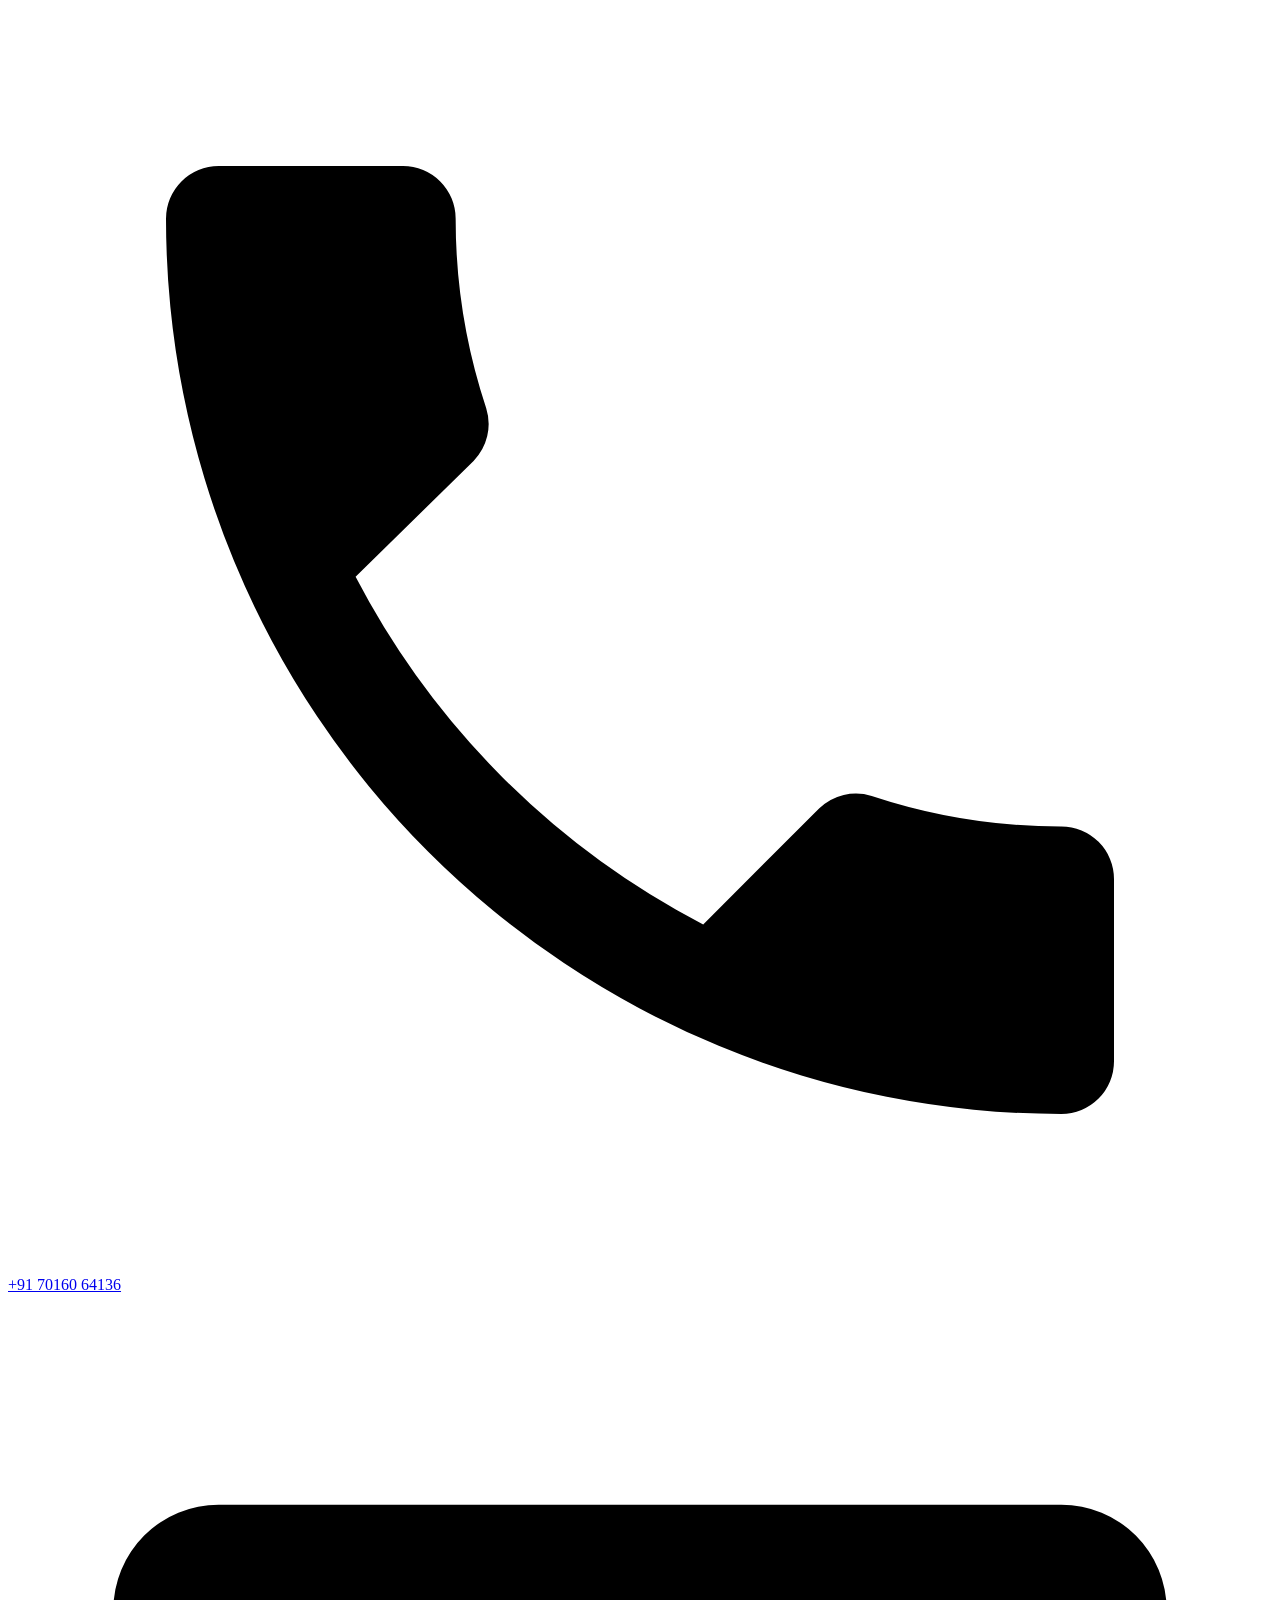
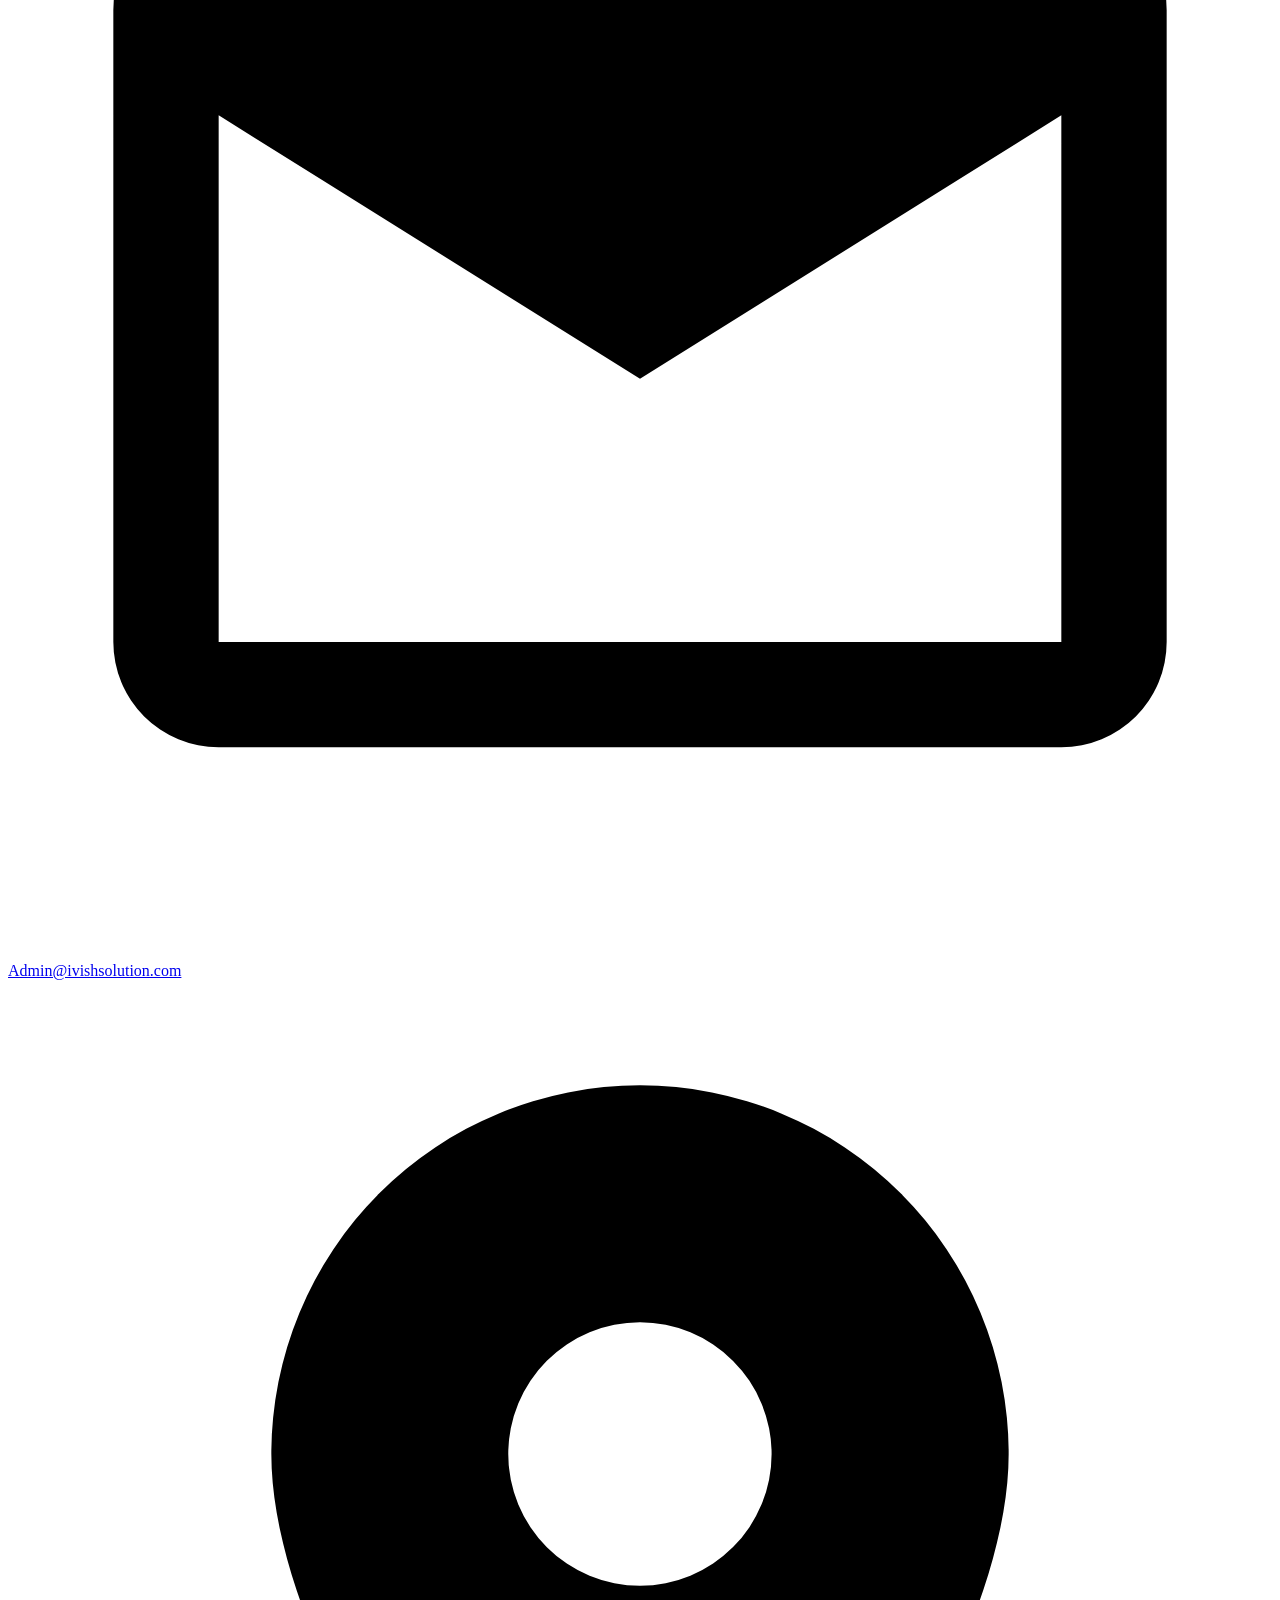
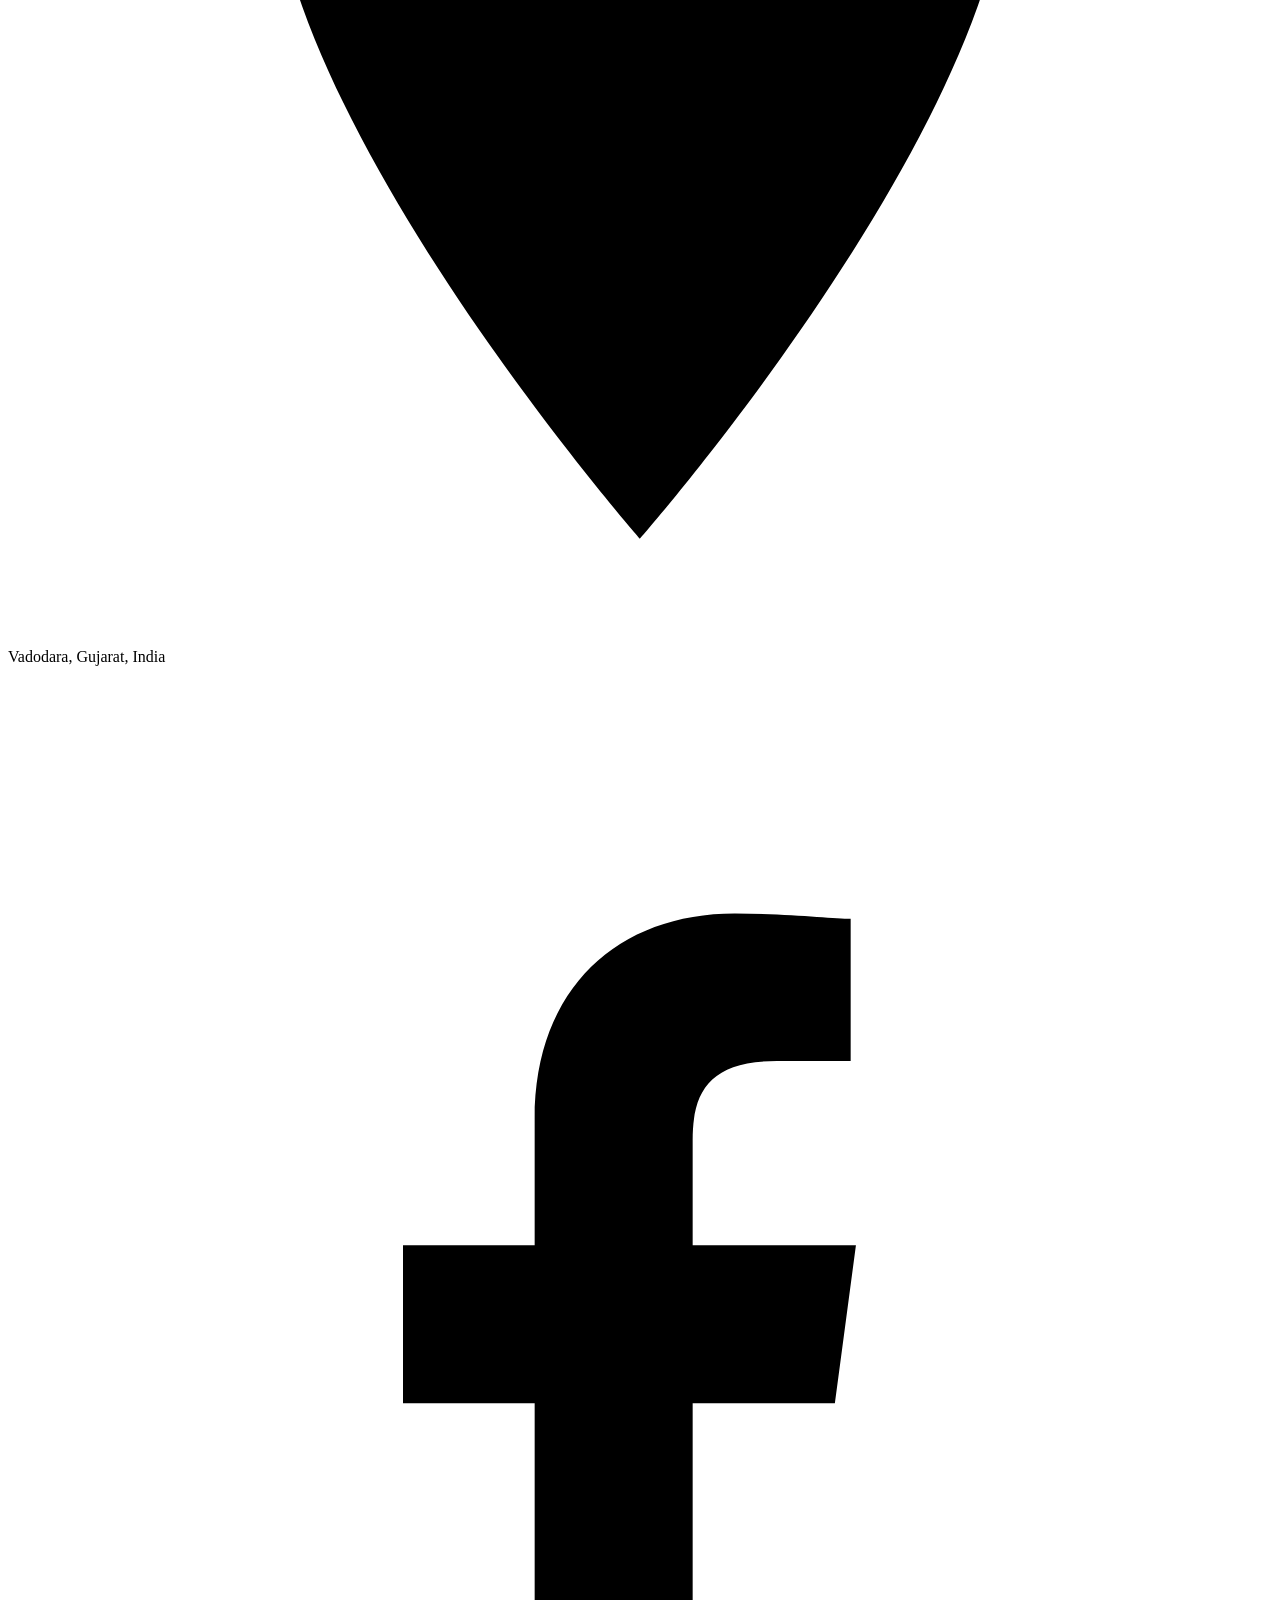
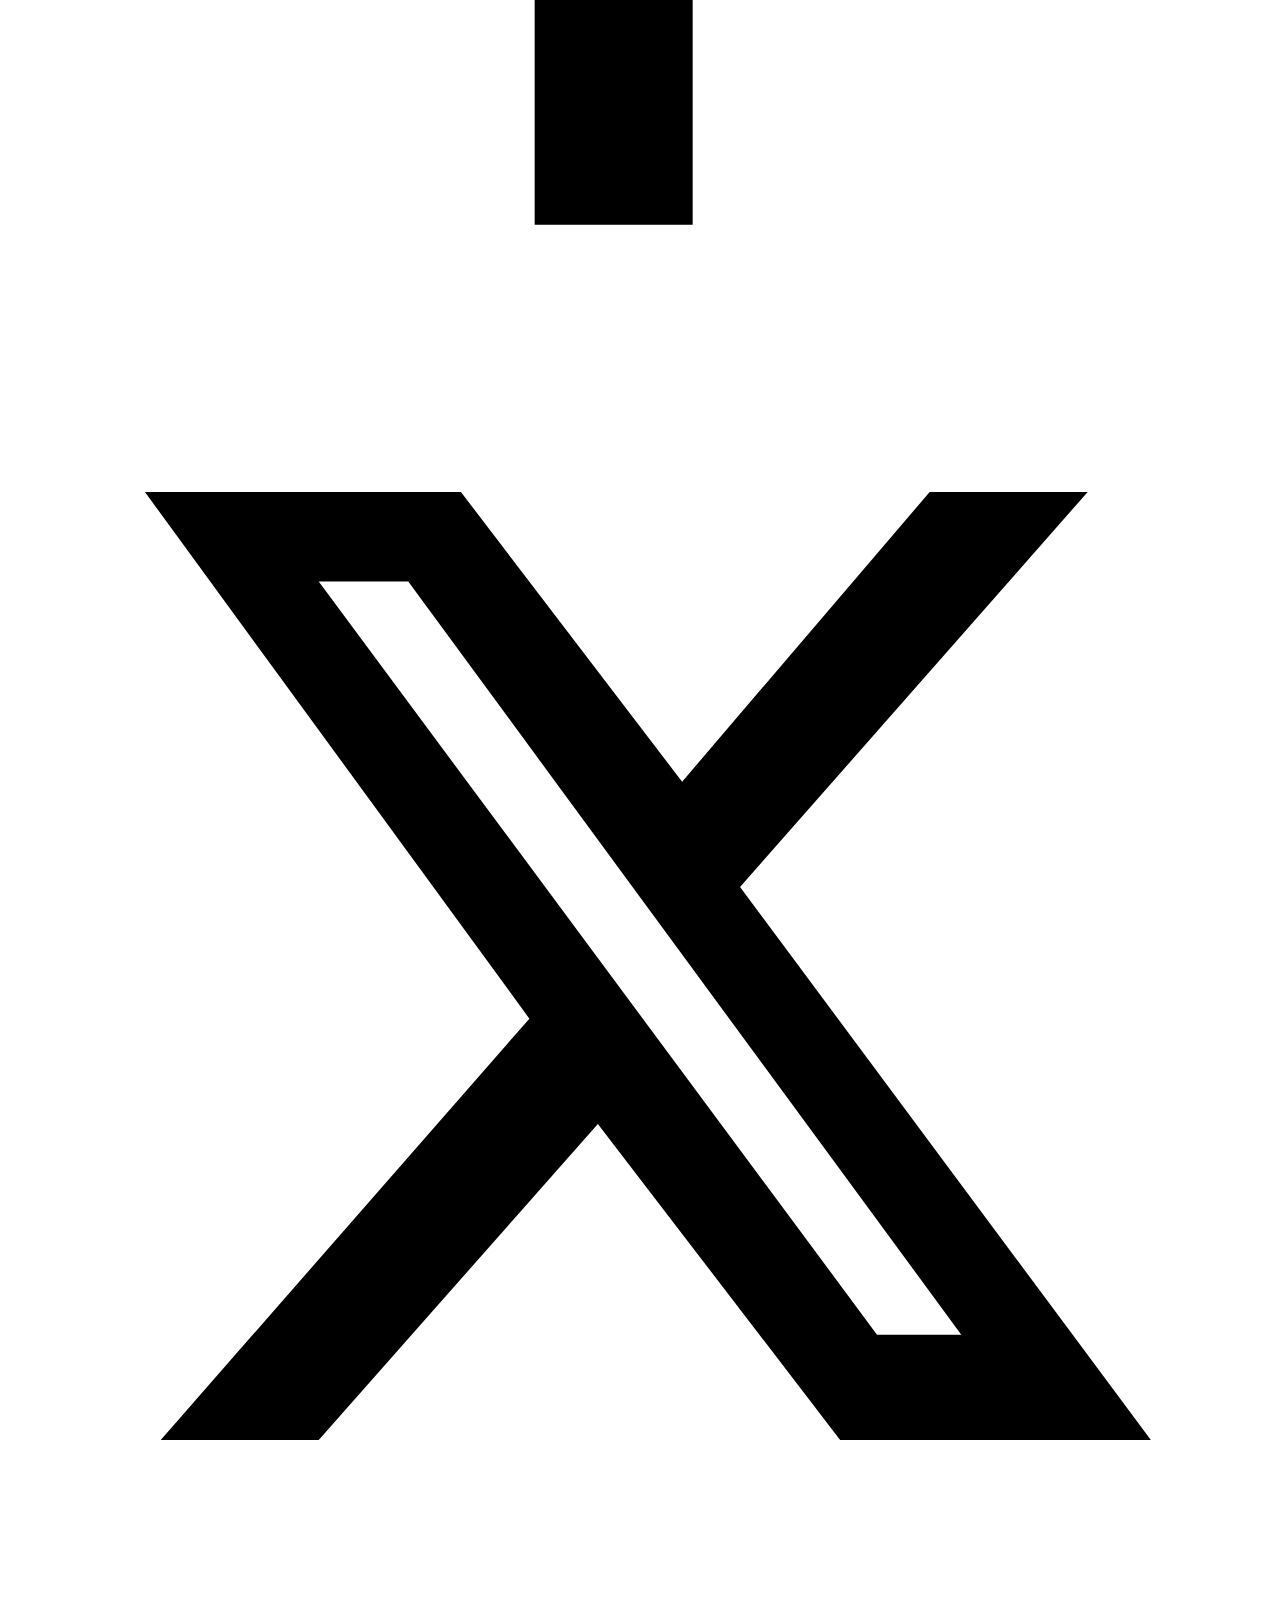
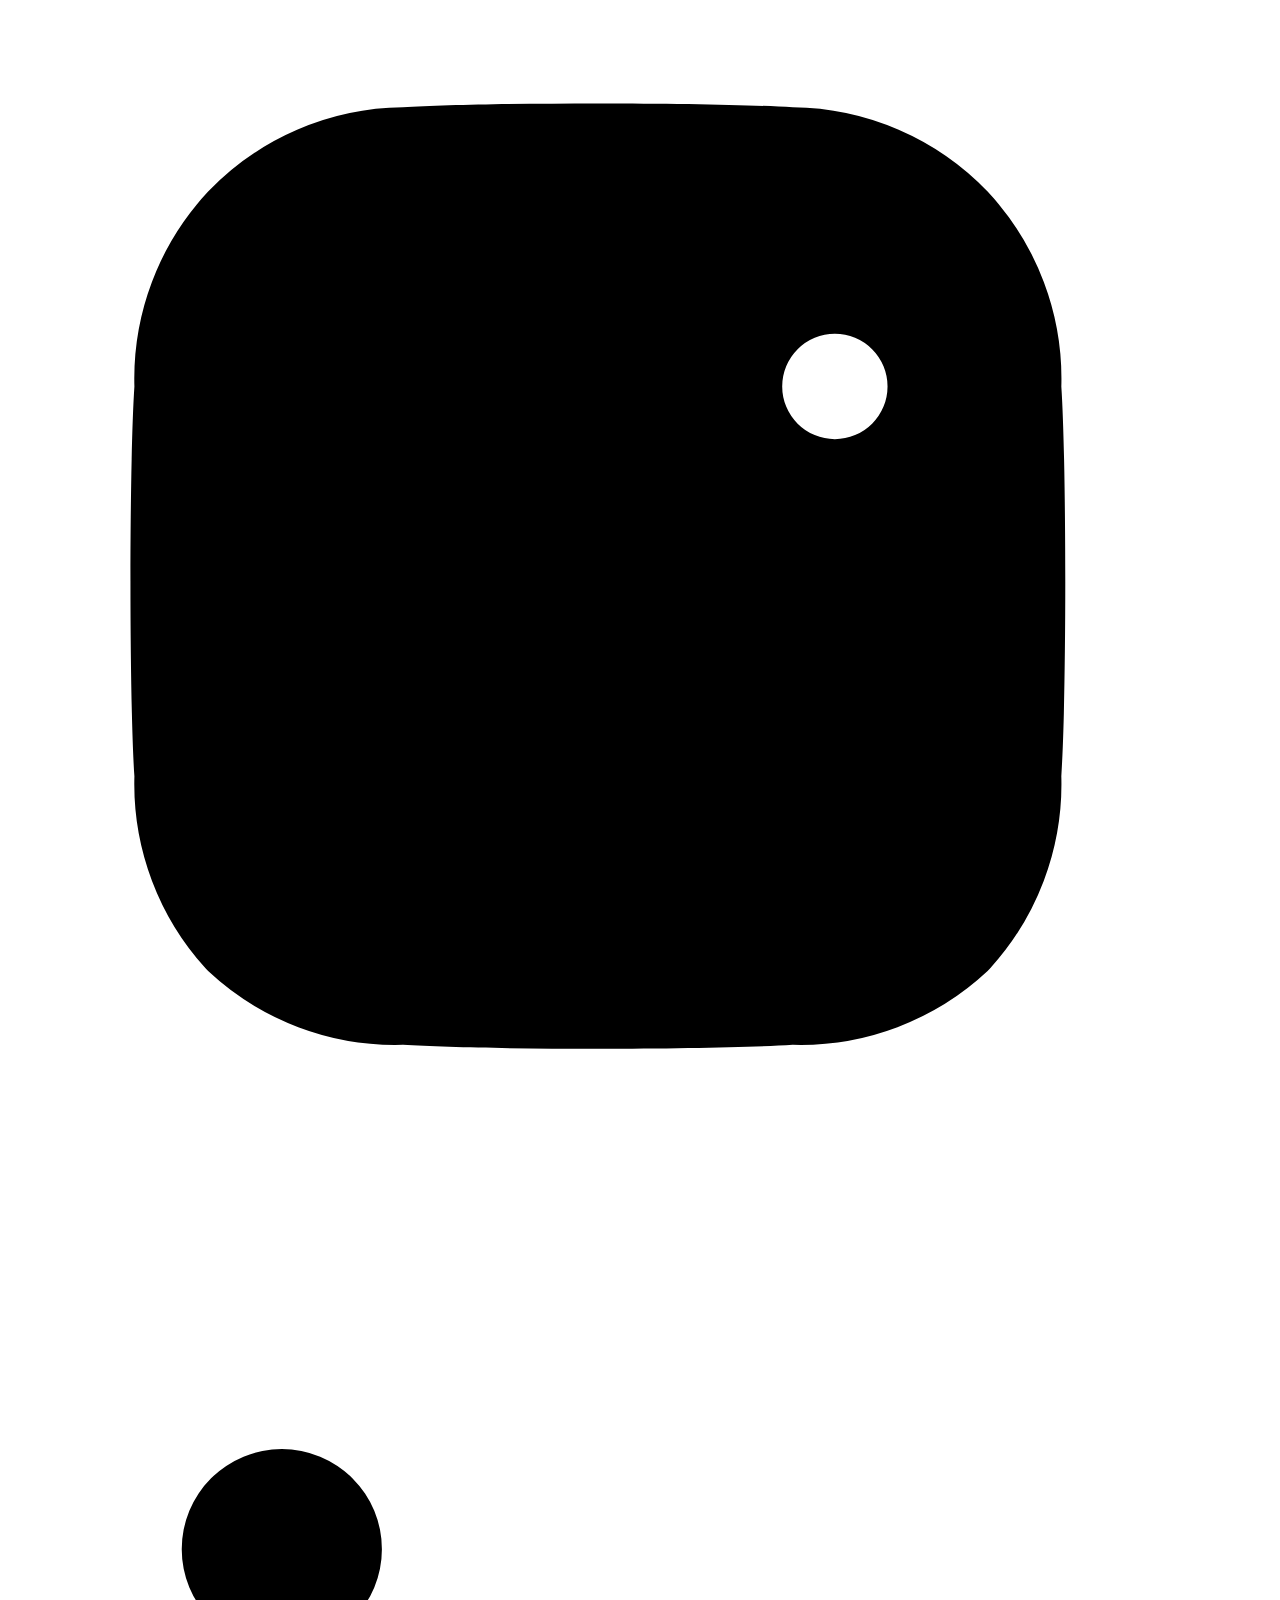
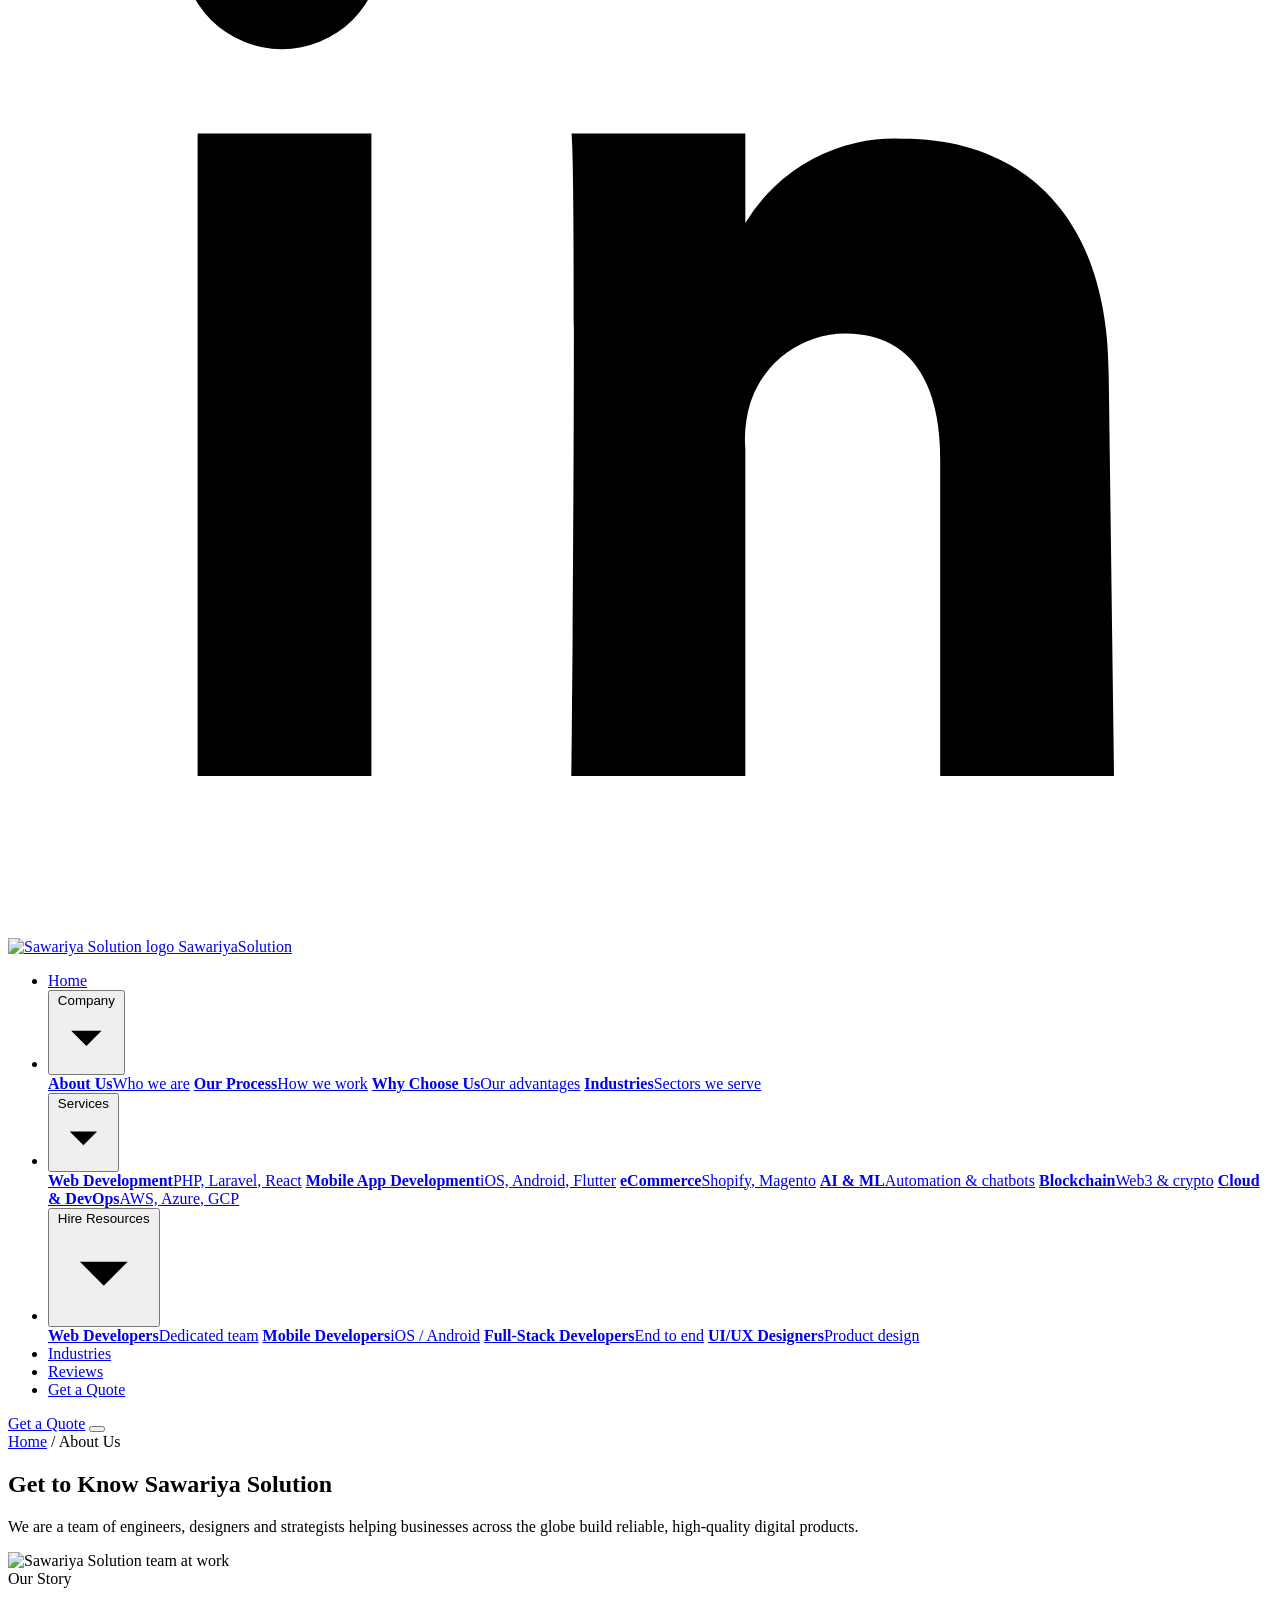
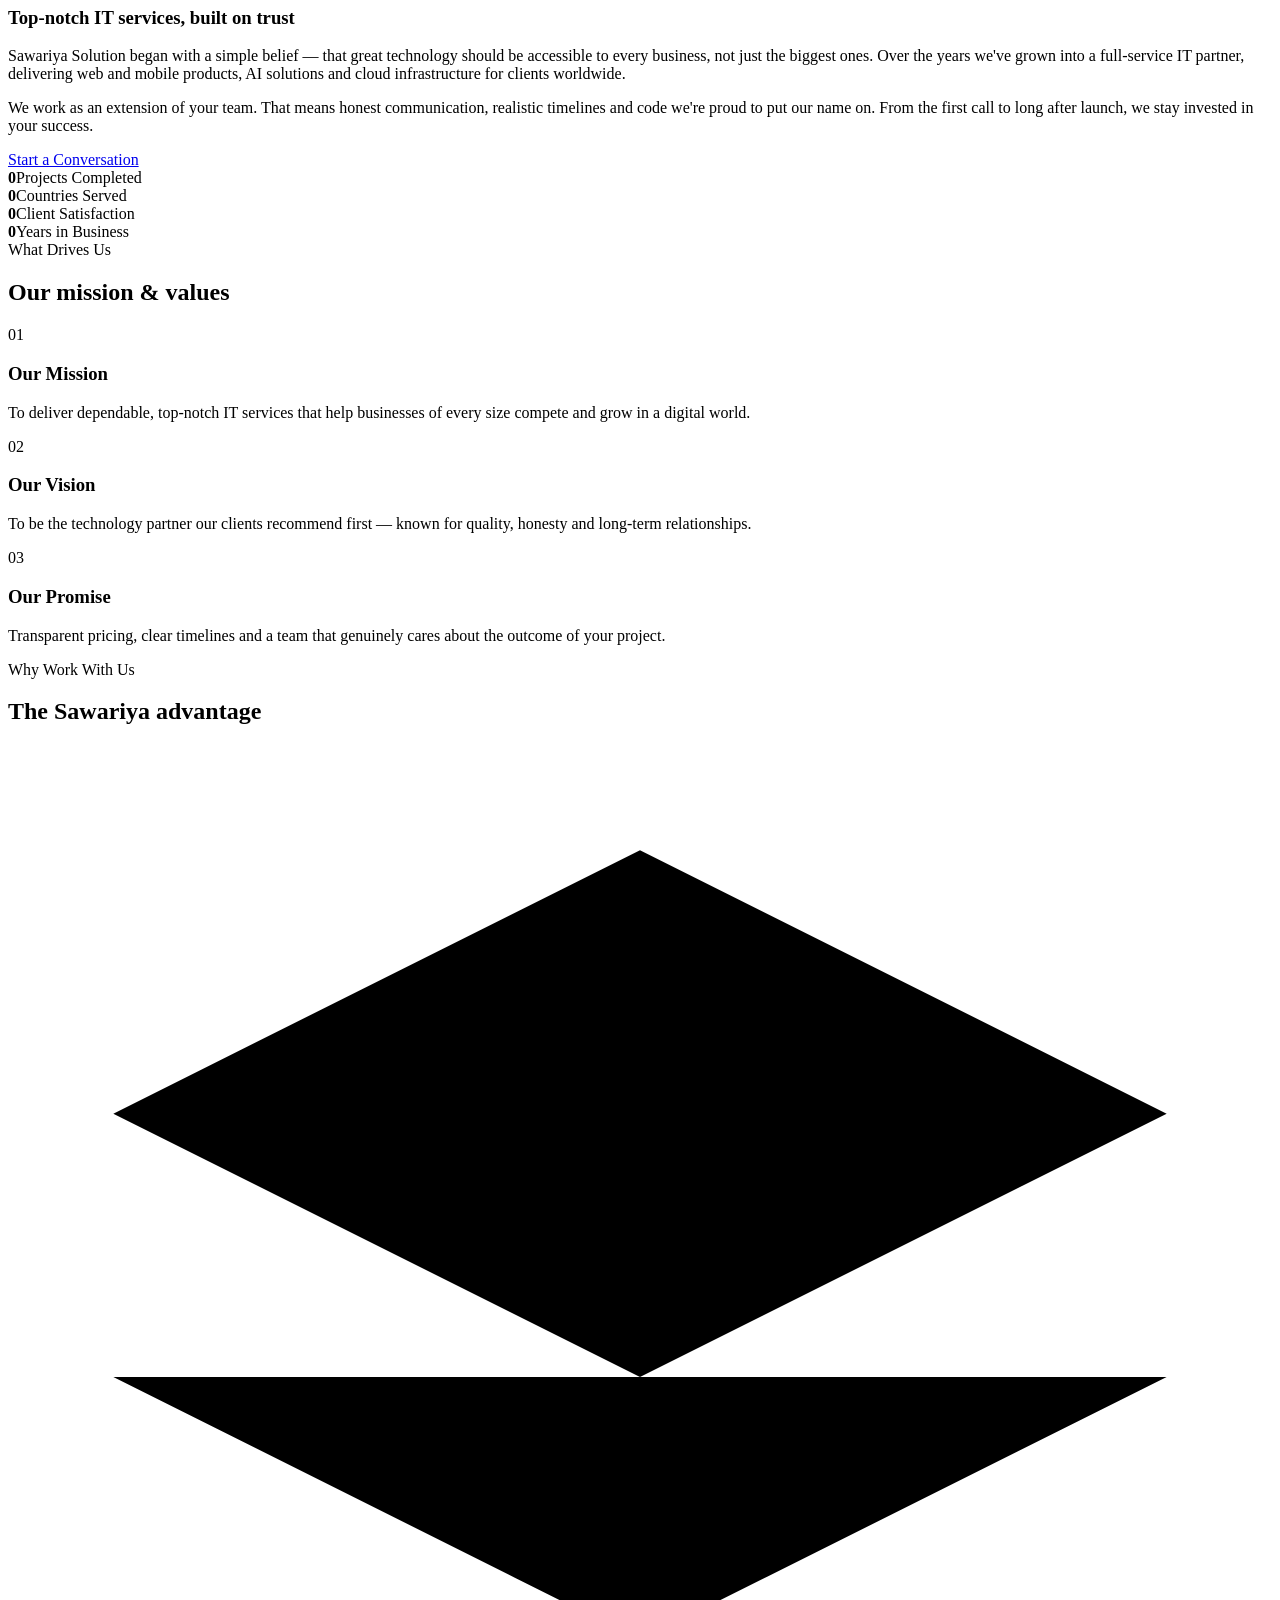
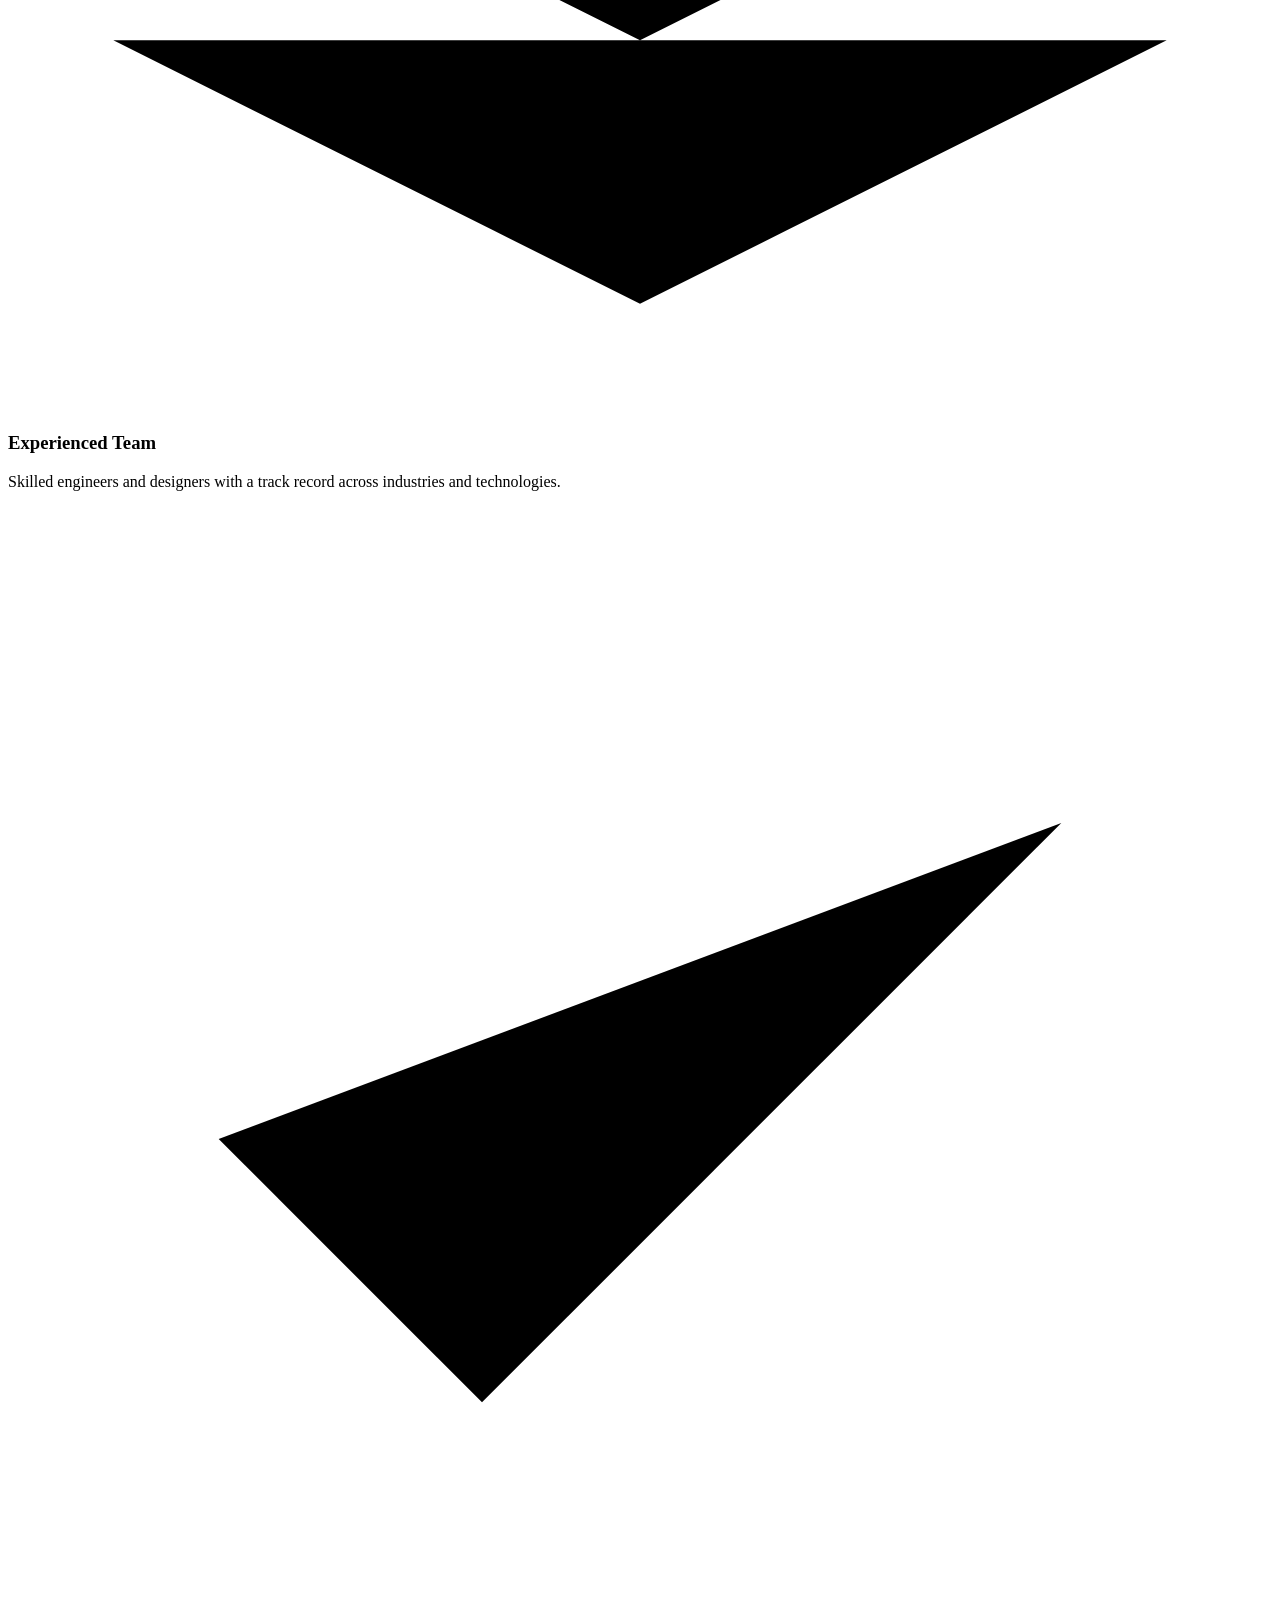
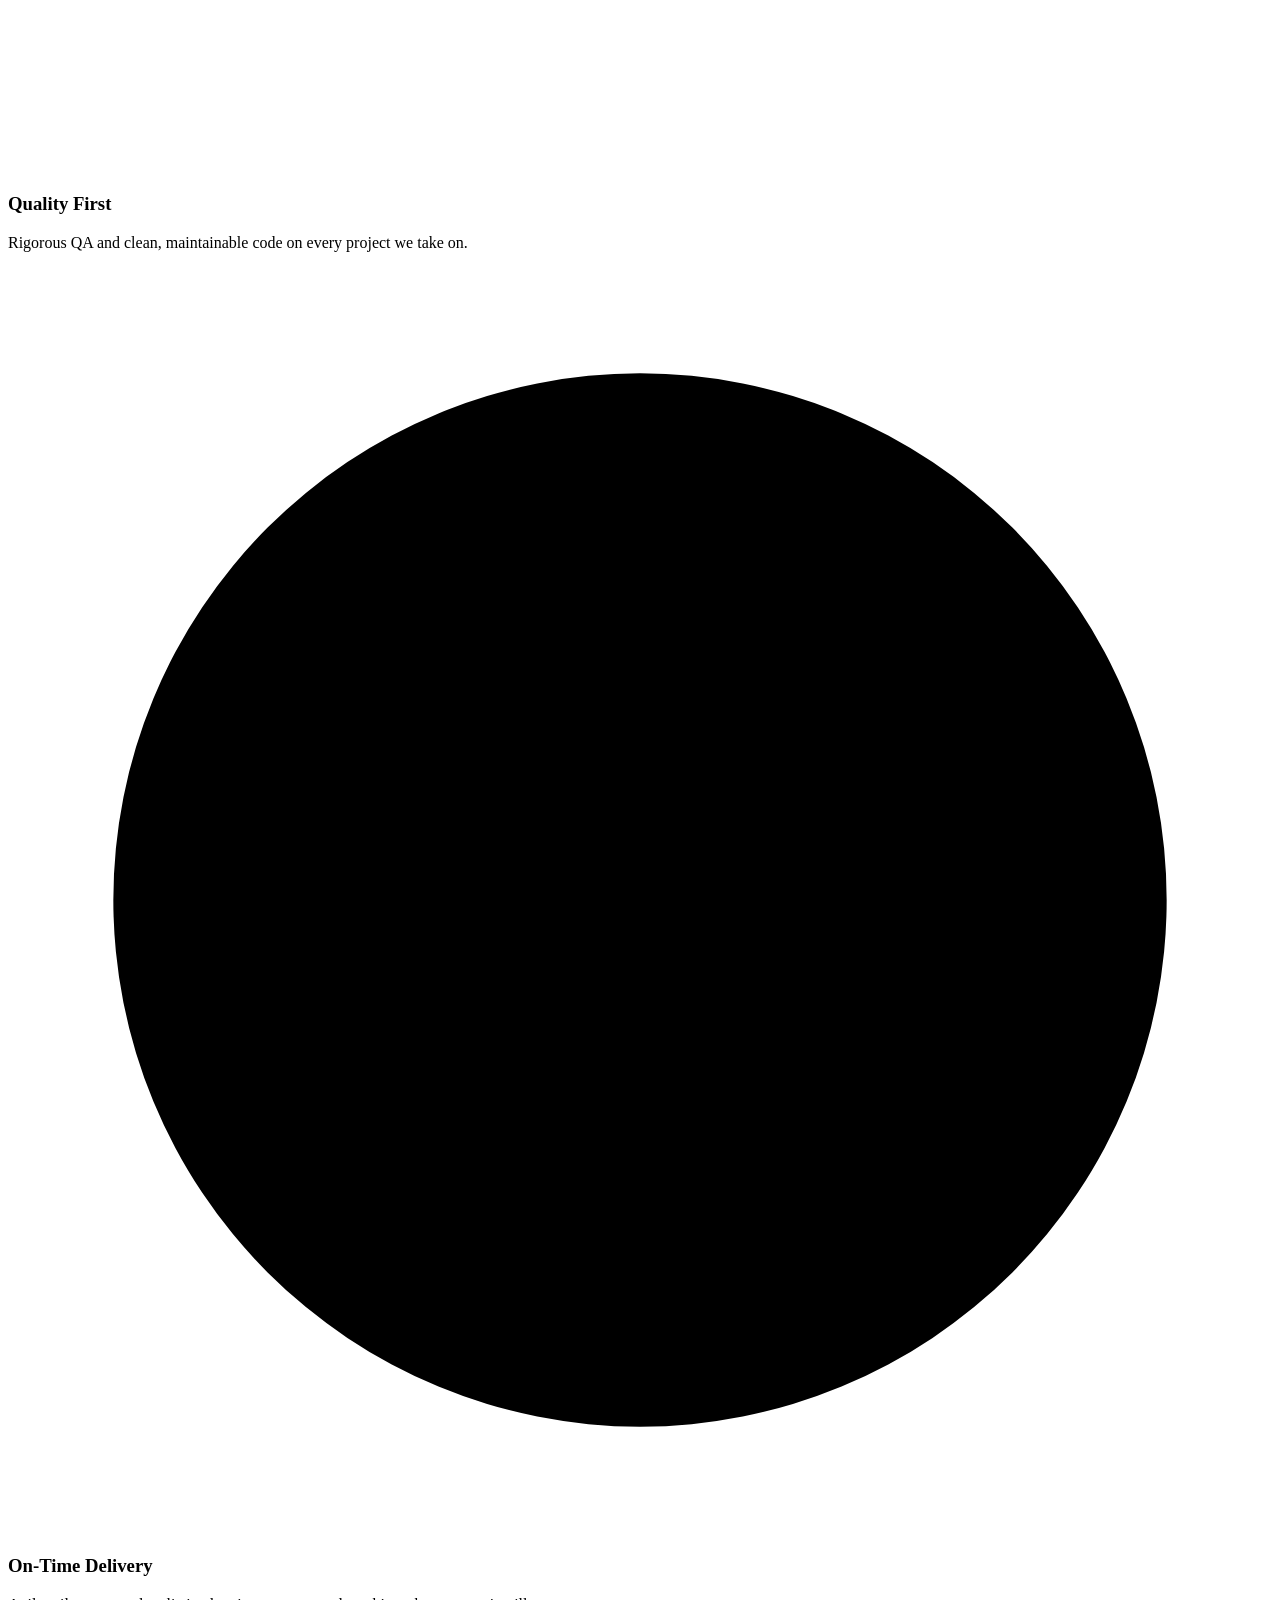
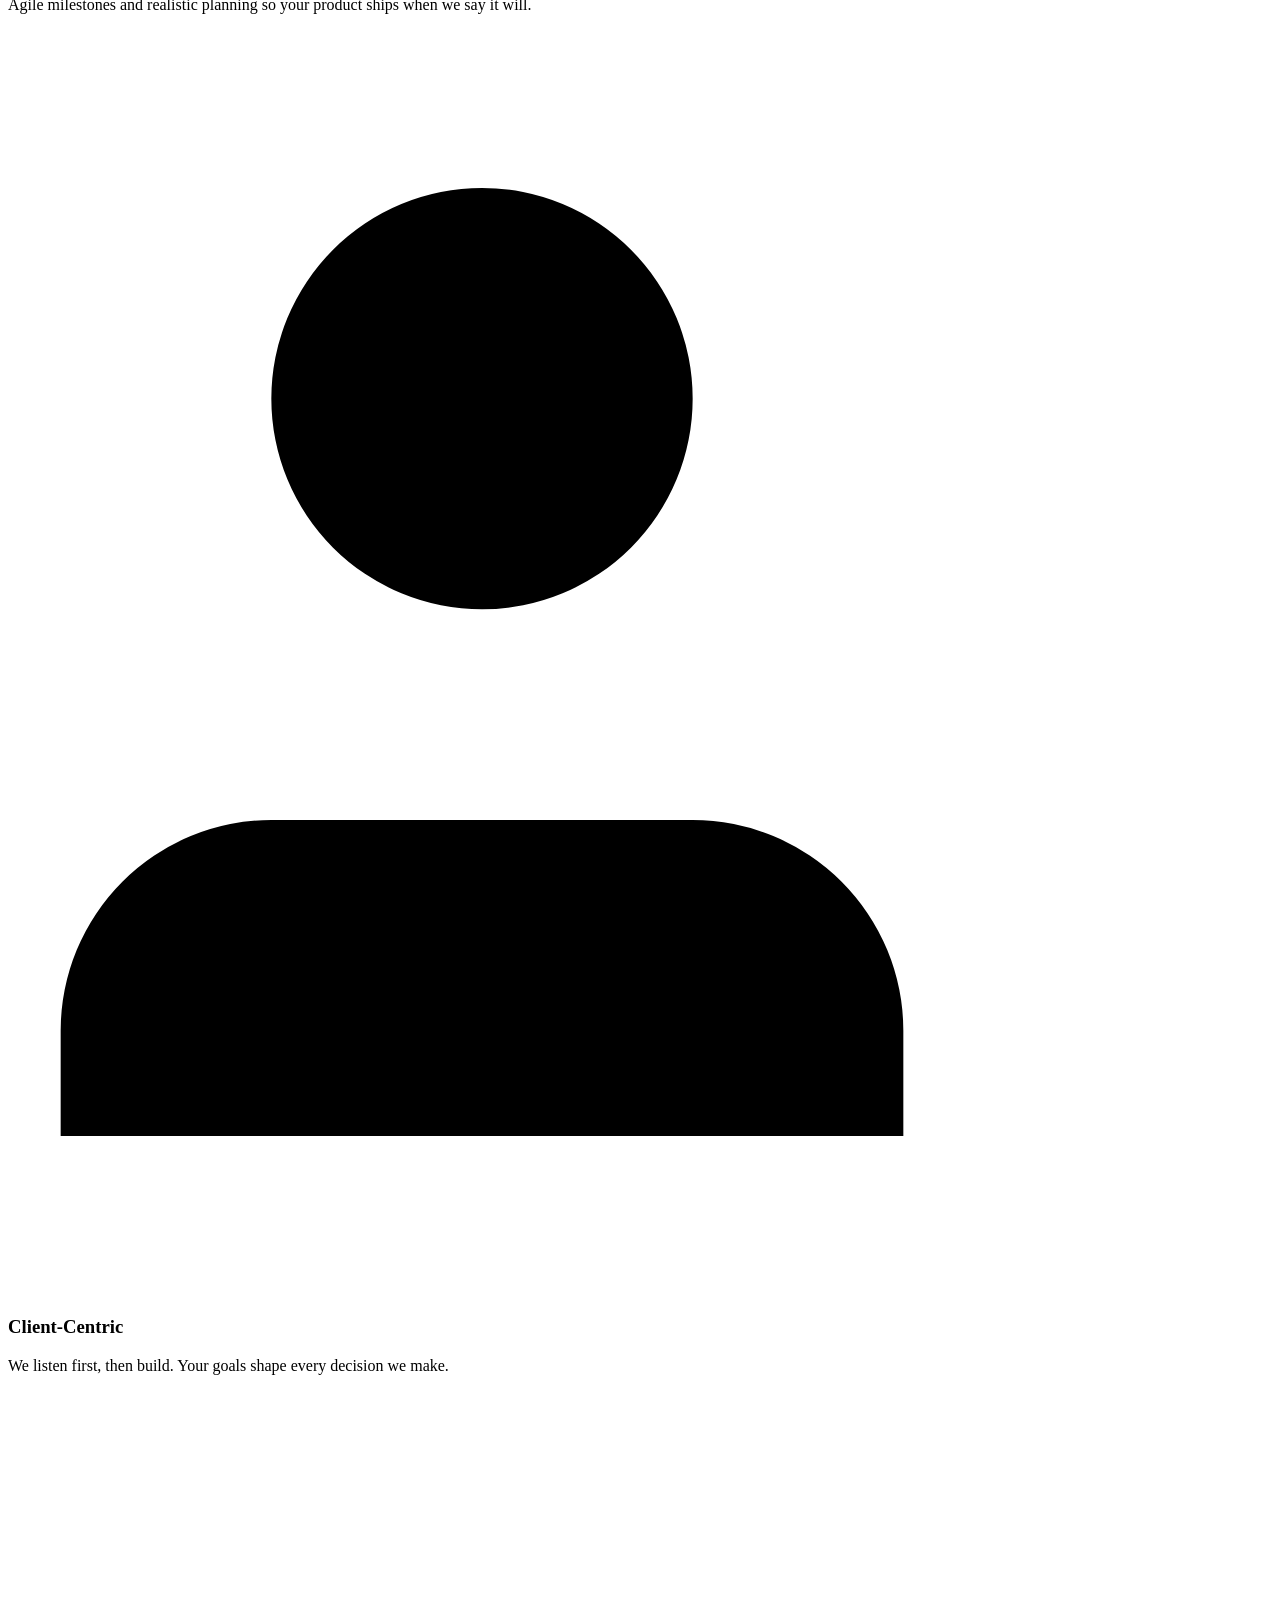
==== about.html @ d5da89c8 "Add About, Services and Contact pages" ====
<!DOCTYPE html>
<html lang="en">
<head>
  <meta charset="UTF-8" />
  <meta name="viewport" content="width=device-width, initial-scale=1.0" />
  <title>About Us | Sawariya Solution</title>
  <meta name="description" content="Learn about Sawariya Solution — a global IT services company delivering web, mobile, AI and cloud solutions with a client-first, quality-driven approach." />
  <meta name="author" content="Sawariya Solution" />
  <meta name="theme-color" content="#0a0e19" />
  <link rel="icon" type="image/jpeg" href="assets/sawariya-logo.jpg" />
  <link rel="preload" href="assets/fonts/inter-400.woff2" as="font" type="font/woff2" crossorigin />
  <link rel="preload" href="assets/fonts/sora-700.woff2" as="font" type="font/woff2" crossorigin />
  <link rel="stylesheet" href="assets/fonts/fonts.css" />
  <link rel="stylesheet" href="css/style.css" />
</head>
<body>

<!-- TOP BAR -->
<div class="topbar">
  <div class="container topbar__inner">
    <div class="topbar__left">
      <a href="tel:+917016064136" class="topbar__item"><svg class="ic" viewBox="0 0 24 24"><path d="M6.6 10.8a15.5 15.5 0 0 0 6.6 6.6l2.2-2.2a1 1 0 0 1 1-.24 11.4 11.4 0 0 0 3.6.58 1 1 0 0 1 1 1V20a1 1 0 0 1-1 1A17 17 0 0 1 3 4a1 1 0 0 1 1-1h3.5a1 1 0 0 1 1 1 11.4 11.4 0 0 0 .58 3.6 1 1 0 0 1-.24 1z"/></svg>+91 70160 64136</a>
      <a href="mailto:Admin@ivishsolution.com" class="topbar__item topbar__item--hide"><svg class="ic" viewBox="0 0 24 24"><path d="M4 4h16a2 2 0 0 1 2 2v12a2 2 0 0 1-2 2H4a2 2 0 0 1-2-2V6a2 2 0 0 1 2-2zm0 4v10h16V8l-8 5z"/></svg>Admin@ivishsolution.com</a>
    </div>
    <div class="topbar__right">
      <span class="topbar__item topbar__item--hide"><svg class="ic" viewBox="0 0 24 24"><path d="M12 2a7 7 0 0 0-7 7c0 5 7 13 7 13s7-8 7-13a7 7 0 0 0-7-7zm0 9.5A2.5 2.5 0 1 1 12 6.5a2.5 2.5 0 0 1 0 5z"/></svg>Vadodara, Gujarat, India</span>
      <div class="topbar__social">
        <a href="https://facebook.com/Ivishsolution" target="_blank" rel="noopener" aria-label="Facebook"><svg viewBox="0 0 24 24"><path d="M13 22v-8h2.7l.4-3H13V9c0-.9.3-1.5 1.6-1.5H16V4.8c-.3 0-1.2-.1-2.2-.1-2.2 0-3.8 1.4-3.8 3.9V11H7.5v3H10v8z"/></svg></a>
        <a href="https://twitter.com/ivishsolution" target="_blank" rel="noopener" aria-label="X"><svg viewBox="0 0 24 24"><path d="M17.5 3h3l-6.6 7.5L21.7 21h-5.9l-4.6-6-5.3 6H2.9l7-8L2.6 3h6l4.2 5.5zm-1 16h1.6L7.6 4.7H5.9z"/></svg></a>
        <a href="https://instagram.com/sawariya_solution" target="_blank" rel="noopener" aria-label="Instagram"><svg viewBox="0 0 24 24"><path d="M12 7.5A4.5 4.5 0 1 0 16.5 12 4.5 4.5 0 0 0 12 7.5zm0 7.4A2.9 2.9 0 1 1 14.9 12 2.9 2.9 0 0 1 12 14.9zm4.7-7.6a1 1 0 1 1-1-1 1 1 0 0 1 1 1zM20 7.3a5.2 5.2 0 0 0-1.4-3.7A5.2 5.2 0 0 0 14.9 2c-1.5-.1-5.9-.1-7.4 0A5.2 5.2 0 0 0 3.8 3.6 5.2 5.2 0 0 0 2.4 7.3c-.1 1.5-.1 5.9 0 7.4a5.2 5.2 0 0 0 1.4 3.7 5.2 5.2 0 0 0 3.7 1.4c1.5.1 5.9.1 7.4 0a5.2 5.2 0 0 0 3.7-1.4 5.2 5.2 0 0 0 1.4-3.7c.1-1.5.1-5.9 0-7.4z"/></svg></a>
        <a href="https://www.linkedin.com/in/ivish-solution-8a7345194" target="_blank" rel="noopener" aria-label="LinkedIn"><svg viewBox="0 0 24 24"><path d="M6.9 8.8H3.6V21h3.3zM5.2 3.4a1.9 1.9 0 1 0 0 3.8 1.9 1.9 0 0 0 0-3.8zM21 21h-3.3v-6c0-1.4-.5-2.4-1.8-2.4a1.9 1.9 0 0 0-1.8 1.3 2.4 2.4 0 0 0-.1.9V21H10.7s.1-11 0-12.2H14v1.7a3.3 3.3 0 0 1 3-1.6c2.2 0 3.9 1.4 3.9 4.5z"/></svg></a>
      </div>
    </div>
  </div>
</div>

<!-- HEADER -->
<header class="header" id="header">
  <div class="container header__inner">
    <a href="index.html" class="brand" aria-label="Sawariya Solution home">
      <span class="brand__chip"><img src="assets/sawariya-logo.jpg" alt="Sawariya Solution logo" width="40" height="40" /></span>
      <span class="brand__name">Sawariya<span>Solution</span></span>
    </a>
    <nav class="nav" id="nav">
      <ul class="nav__list">
        <li><a href="index.html" class="nav__link">Home</a></li>
        <li class="has-mega">
          <button class="nav__link nav__toggle nav__link--active" aria-expanded="false">Company <svg class="caret" viewBox="0 0 24 24"><path d="M6 9l6 6 6-6"/></svg></button>
          <div class="mega">
            <a href="about.html"><strong>About Us</strong><span>Who we are</span></a>
            <a href="index.html#process"><strong>Our Process</strong><span>How we work</span></a>
            <a href="index.html#choose"><strong>Why Choose Us</strong><span>Our advantages</span></a>
            <a href="index.html#industries"><strong>Industries</strong><span>Sectors we serve</span></a>
          </div>
        </li>
        <li class="has-mega">
          <button class="nav__link nav__toggle" aria-expanded="false">Services <svg class="caret" viewBox="0 0 24 24"><path d="M6 9l6 6 6-6"/></svg></button>
          <div class="mega mega--wide">
            <a href="services.html"><strong>Web Development</strong><span>PHP, Laravel, React</span></a>
            <a href="services.html"><strong>Mobile App Development</strong><span>iOS, Android, Flutter</span></a>
            <a href="services.html"><strong>eCommerce</strong><span>Shopify, Magento</span></a>
            <a href="services.html"><strong>AI &amp; ML</strong><span>Automation &amp; chatbots</span></a>
            <a href="services.html"><strong>Blockchain</strong><span>Web3 &amp; crypto</span></a>
            <a href="services.html"><strong>Cloud &amp; DevOps</strong><span>AWS, Azure, GCP</span></a>
          </div>
        </li>
        <li class="has-mega">
          <button class="nav__link nav__toggle" aria-expanded="false">Hire Resources <svg class="caret" viewBox="0 0 24 24"><path d="M6 9l6 6 6-6"/></svg></button>
          <div class="mega">
            <a href="contact.html"><strong>Web Developers</strong><span>Dedicated team</span></a>
            <a href="contact.html"><strong>Mobile Developers</strong><span>iOS / Android</span></a>
            <a href="contact.html"><strong>Full-Stack Developers</strong><span>End to end</span></a>
            <a href="contact.html"><strong>UI/UX Designers</strong><span>Product design</span></a>
          </div>
        </li>
        <li><a href="index.html#industries" class="nav__link">Industries</a></li>
        <li><a href="index.html#testimonials" class="nav__link">Reviews</a></li>
        <li class="nav__cta-mobile"><a href="contact.html" class="btn btn--primary">Get a Quote</a></li>
      </ul>
    </nav>
    <div class="header__actions">
      <a href="contact.html" class="btn btn--primary btn--sm">Get a Quote</a>
      <button class="hamburger" id="hamburger" aria-label="Open menu" aria-expanded="false"><span></span><span></span><span></span></button>
    </div>
  </div>
</header>
<div class="nav-overlay" id="navOverlay"></div>

<main>
<!-- PAGE HERO -->
<section class="pagehero">
  <div class="pagehero__glow"></div>
  <div class="container">
    <nav class="breadcrumb"><a href="index.html">Home</a> <span class="sep">/</span> <span class="cur">About Us</span></nav>
    <h1>Get to Know <span class="grad">Sawariya Solution</span></h1>
    <p>We are a team of engineers, designers and strategists helping businesses across the globe build reliable, high-quality digital products.</p>
  </div>
</section>

<!-- STORY -->
<section class="section">
  <div class="container split">
    <div class="split__media reveal">
      <img src="assets/images/about-team.jpg" alt="Sawariya Solution team at work" loading="lazy" />
    </div>
    <div class="split__body reveal">
      <span class="eyebrow">Our Story</span>
      <h3>Top-notch IT services, built on trust</h3>
      <p>Sawariya Solution began with a simple belief — that great technology should be accessible to every business, not just the biggest ones. Over the years we've grown into a full-service IT partner, delivering web and mobile products, AI solutions and cloud infrastructure for clients worldwide.</p>
      <p>We work as an extension of your team. That means honest communication, realistic timelines and code we're proud to put our name on. From the first call to long after launch, we stay invested in your success.</p>
      <a href="contact.html" class="btn btn--primary">Start a Conversation</a>
    </div>
  </div>
</section>

<!-- STATS -->
<section class="section alt">
  <div class="container">
    <div class="statbar">
      <div class="counter reveal"><b class="count" data-target="250">0</b><span>Projects Completed</span></div>
      <div class="counter reveal"><b class="count" data-target="15">0</b><span>Countries Served</span></div>
      <div class="counter reveal"><b class="count" data-target="98" data-suffix="%">0</b><span>Client Satisfaction</span></div>
      <div class="counter reveal"><b class="count" data-target="12">0</b><span>Years in Business</span></div>
    </div>
  </div>
</section>

<!-- MISSION / VISION -->
<section class="section">
  <div class="container">
    <div class="section__head reveal">
      <span class="eyebrow">What Drives Us</span>
      <h2 class="section__title">Our mission &amp; <span class="grad">values</span></h2>
    </div>
    <div class="grid grid--3">
      <article class="card choose__card reveal"><span class="choose__num">01</span><h3>Our Mission</h3><p>To deliver dependable, top-notch IT services that help businesses of every size compete and grow in a digital world.</p></article>
      <article class="card choose__card reveal"><span class="choose__num">02</span><h3>Our Vision</h3><p>To be the technology partner our clients recommend first — known for quality, honesty and long-term relationships.</p></article>
      <article class="card choose__card reveal"><span class="choose__num">03</span><h3>Our Promise</h3><p>Transparent pricing, clear timelines and a team that genuinely cares about the outcome of your project.</p></article>
    </div>
  </div>
</section>

<!-- WHY CHOOSE (reuse) -->
<section class="section alt">
  <div class="container">
    <div class="section__head reveal">
      <span class="eyebrow">Why Work With Us</span>
      <h2 class="section__title">The Sawariya <span class="grad">advantage</span></h2>
    </div>
    <div class="grid grid--3">
      <article class="card service reveal"><div class="service__icon"><svg viewBox="0 0 24 24"><path d="M12 2 2 7l10 5 10-5zM2 17l10 5 10-5M2 12l10 5 10-5"/></svg></div><h3>Experienced Team</h3><p>Skilled engineers and designers with a track record across industries and technologies.</p></article>
      <article class="card service reveal"><div class="service__icon"><svg viewBox="0 0 24 24"><path d="M20 6 9 17l-5-5"/></svg></div><h3>Quality First</h3><p>Rigorous QA and clean, maintainable code on every project we take on.</p></article>
      <article class="card service reveal"><div class="service__icon"><svg viewBox="0 0 24 24"><path d="M12 8v4l3 3M12 2a10 10 0 1 0 0 20 10 10 0 0 0 0-20z"/></svg></div><h3>On-Time Delivery</h3><p>Agile milestones and realistic planning so your product ships when we say it will.</p></article>
      <article class="card service reveal"><div class="service__icon"><svg viewBox="0 0 24 24"><path d="M17 21v-2a4 4 0 0 0-4-4H5a4 4 0 0 0-4 4v2M9 11a4 4 0 1 0 0-8 4 4 0 0 0 0 8z"/></svg></div><h3>Client-Centric</h3><p>We listen first, then build. Your goals shape every decision we make.</p></article>
      <article class="card service reveal"><div class="service__icon"><svg viewBox="0 0 24 24"><path d="M16 18 22 12 16 6M8 6 2 12l6 6"/></svg></div><h3>Full-Cycle Service</h3><p>Strategy, design, development, testing and support — all under one roof.</p></article>
      <article class="card service reveal"><div class="service__icon"><svg viewBox="0 0 24 24"><path d="M12 1v22M17 5H9.5a3.5 3.5 0 0 0 0 7h5a3.5 3.5 0 0 1 0 7H6"/></svg></div><h3>Fair Pricing</h3><p>Enterprise-grade quality at rates that make sense for growing businesses.</p></article>
    </div>
  </div>
</section>

<!-- CTA -->
<section class="ctaband">
  <div class="container ctaband__inner reveal">
    <div class="ctaband__glow"></div>
    <div>
      <h2>Ready to build something great together?</h2>
      <p>Let's talk about your project and see how we can help.</p>
    </div>
    <a href="contact.html" class="btn btn--light btn--lg">Contact Us <svg class="ic" viewBox="0 0 24 24"><path d="M5 12h14M13 6l6 6-6 6"/></svg></a>
  </div>
</section>
</main>

<!-- FOOTER -->
<footer class="footer">
  <div class="container footer__top">
    <div class="footer__brand">
      <a href="index.html" class="brand">
        <span class="brand__chip"><img src="assets/sawariya-logo.jpg" alt="Sawariya Solution logo" width="40" height="40" /></span>
        <span class="brand__name">Sawariya<span>Solution</span></span>
      </a>
      <p>We provide top-notch IT services across the globe — building web, mobile, AI and cloud products that help ambitious businesses grow.</p>
      <div class="footer__social">
        <a href="https://facebook.com/Ivishsolution" target="_blank" rel="noopener" aria-label="Facebook"><svg viewBox="0 0 24 24"><path d="M13 22v-8h2.7l.4-3H13V9c0-.9.3-1.5 1.6-1.5H16V4.8c-.3 0-1.2-.1-2.2-.1-2.2 0-3.8 1.4-3.8 3.9V11H7.5v3H10v8z"/></svg></a>
        <a href="https://twitter.com/ivishsolution" target="_blank" rel="noopener" aria-label="X"><svg viewBox="0 0 24 24"><path d="M17.5 3h3l-6.6 7.5L21.7 21h-5.9l-4.6-6-5.3 6H2.9l7-8L2.6 3h6l4.2 5.5zm-1 16h1.6L7.6 4.7H5.9z"/></svg></a>
        <a href="https://instagram.com/sawariya_solution" target="_blank" rel="noopener" aria-label="Instagram"><svg viewBox="0 0 24 24"><path d="M12 7.5A4.5 4.5 0 1 0 16.5 12 4.5 4.5 0 0 0 12 7.5zm0 7.4A2.9 2.9 0 1 1 14.9 12 2.9 2.9 0 0 1 12 14.9zm4.7-7.6a1 1 0 1 1-1-1 1 1 0 0 1 1 1zM20 7.3a5.2 5.2 0 0 0-1.4-3.7A5.2 5.2 0 0 0 14.9 2c-1.5-.1-5.9-.1-7.4 0A5.2 5.2 0 0 0 3.8 3.6 5.2 5.2 0 0 0 2.4 7.3c-.1 1.5-.1 5.9 0 7.4a5.2 5.2 0 0 0 1.4 3.7 5.2 5.2 0 0 0 3.7 1.4c1.5.1 5.9.1 7.4 0a5.2 5.2 0 0 0 3.7-1.4 5.2 5.2 0 0 0 1.4-3.7c.1-1.5.1-5.9 0-7.4z"/></svg></a>
        <a href="https://www.linkedin.com/in/ivish-solution-8a7345194" target="_blank" rel="noopener" aria-label="LinkedIn"><svg viewBox="0 0 24 24"><path d="M6.9 8.8H3.6V21h3.3zM5.2 3.4a1.9 1.9 0 1 0 0 3.8 1.9 1.9 0 0 0 0-3.8zM21 21h-3.3v-6c0-1.4-.5-2.4-1.8-2.4a1.9 1.9 0 0 0-1.8 1.3 2.4 2.4 0 0 0-.1.9V21H10.7s.1-11 0-12.2H14v1.7a3.3 3.3 0 0 1 3-1.6c2.2 0 3.9 1.4 3.9 4.5z"/></svg></a>
      </div>
    </div>
    <div class="footer__col">
      <h5>Services</h5>
      <ul>
        <li><a href="services.html">Web Development</a></li>
        <li><a href="services.html">Mobile App Development</a></li>
        <li><a href="services.html">eCommerce Development</a></li>
        <li><a href="services.html">AI &amp; ML Development</a></li>
        <li><a href="services.html">Blockchain Development</a></li>
        <li><a href="services.html">Cloud Computing</a></li>
      </ul>
    </div>
    <div class="footer__col">
      <h5>Company</h5>
      <ul>
        <li><a href="about.html">About Us</a></li>
        <li><a href="index.html#process">Our Process</a></li>
        <li><a href="index.html#choose">Why Choose Us</a></li>
        <li><a href="index.html#industries">Industries</a></li>
        <li><a href="index.html#testimonials">Reviews</a></li>
        <li><a href="contact.html">Contact</a></li>
      </ul>
    </div>
    <div class="footer__col footer__col--contact">
      <h5>Get In Touch</h5>
      <ul class="footer__contact">
        <li><svg viewBox="0 0 24 24"><path d="M12 2a7 7 0 0 0-7 7c0 5 7 13 7 13s7-8 7-13a7 7 0 0 0-7-7z"/></svg> TF 39 Siddheshwar Hallmark, Ajwa Road, Vadodara – 390019</li>
        <li><svg viewBox="0 0 24 24"><path d="M6.6 10.8a15.5 15.5 0 0 0 6.6 6.6l2.2-2.2a1 1 0 0 1 1-.24 11.4 11.4 0 0 0 3.6.58 1 1 0 0 1 1 1V20a1 1 0 0 1-1 1A17 17 0 0 1 3 4a1 1 0 0 1 1-1h3.5a1 1 0 0 1 1 1 11.4 11.4 0 0 0 .58 3.6 1 1 0 0 1-.24 1z"/></svg> <a href="tel:+917016064136">+91 70160 64136</a></li>
        <li><svg viewBox="0 0 24 24"><path d="M4 4h16a2 2 0 0 1 2 2v12a2 2 0 0 1-2 2H4a2 2 0 0 1-2-2V6a2 2 0 0 1 2-2zm0 4v10h16V8l-8 5z"/></svg> <a href="mailto:Admin@ivishsolution.com">Admin@ivishsolution.com</a></li>
      </ul>
    </div>
  </div>
  <div class="footer__bottom">
    <div class="container footer__bottom-inner">
      <p>© <span id="year">2026</span> Sawariya Solution. All rights reserved.</p>
      <p class="footer__links"><a href="#">Privacy Policy</a> <span>·</span> <a href="#">Terms &amp; Conditions</a></p>
    </div>
  </div>
</footer>

<button class="totop" id="toTop" aria-label="Back to top"><svg viewBox="0 0 24 24"><path d="M18 15l-6-6-6 6"/></svg></button>
<script src="js/main.js"></script>
</body>
</html>
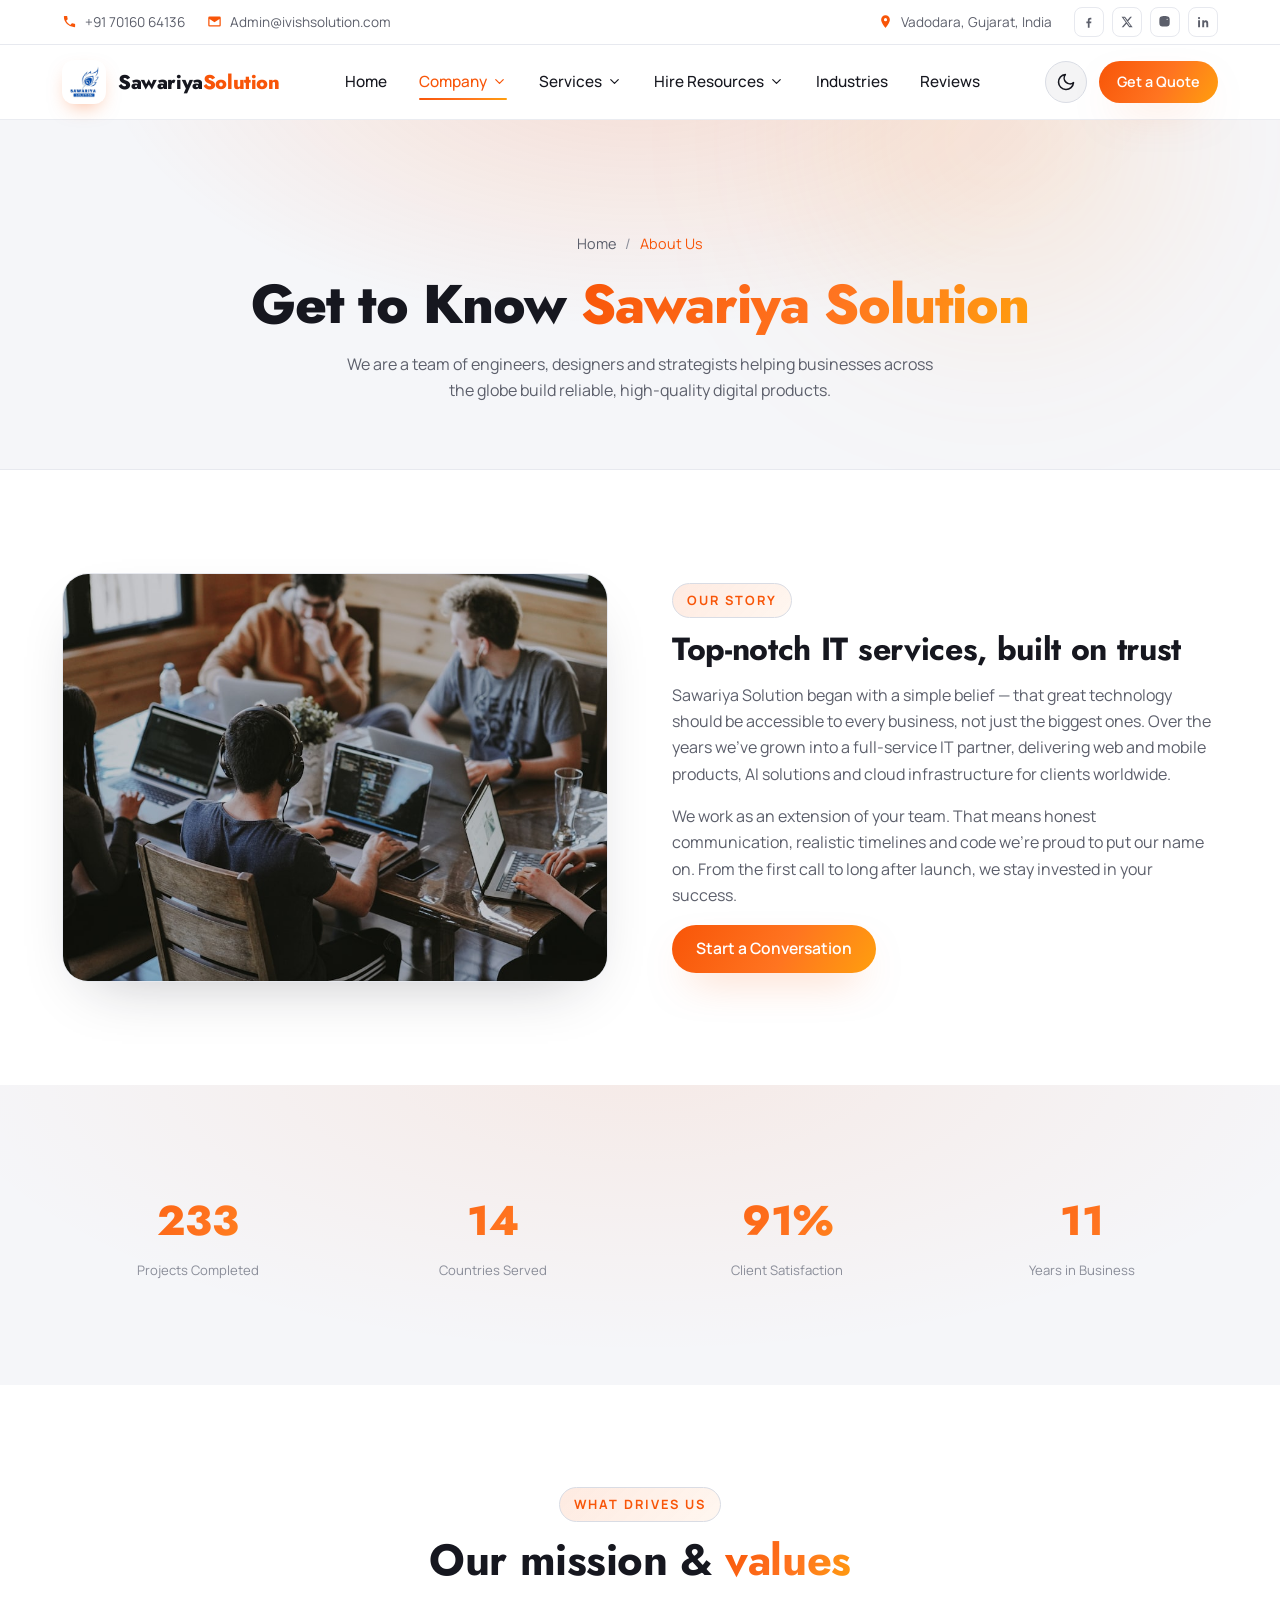
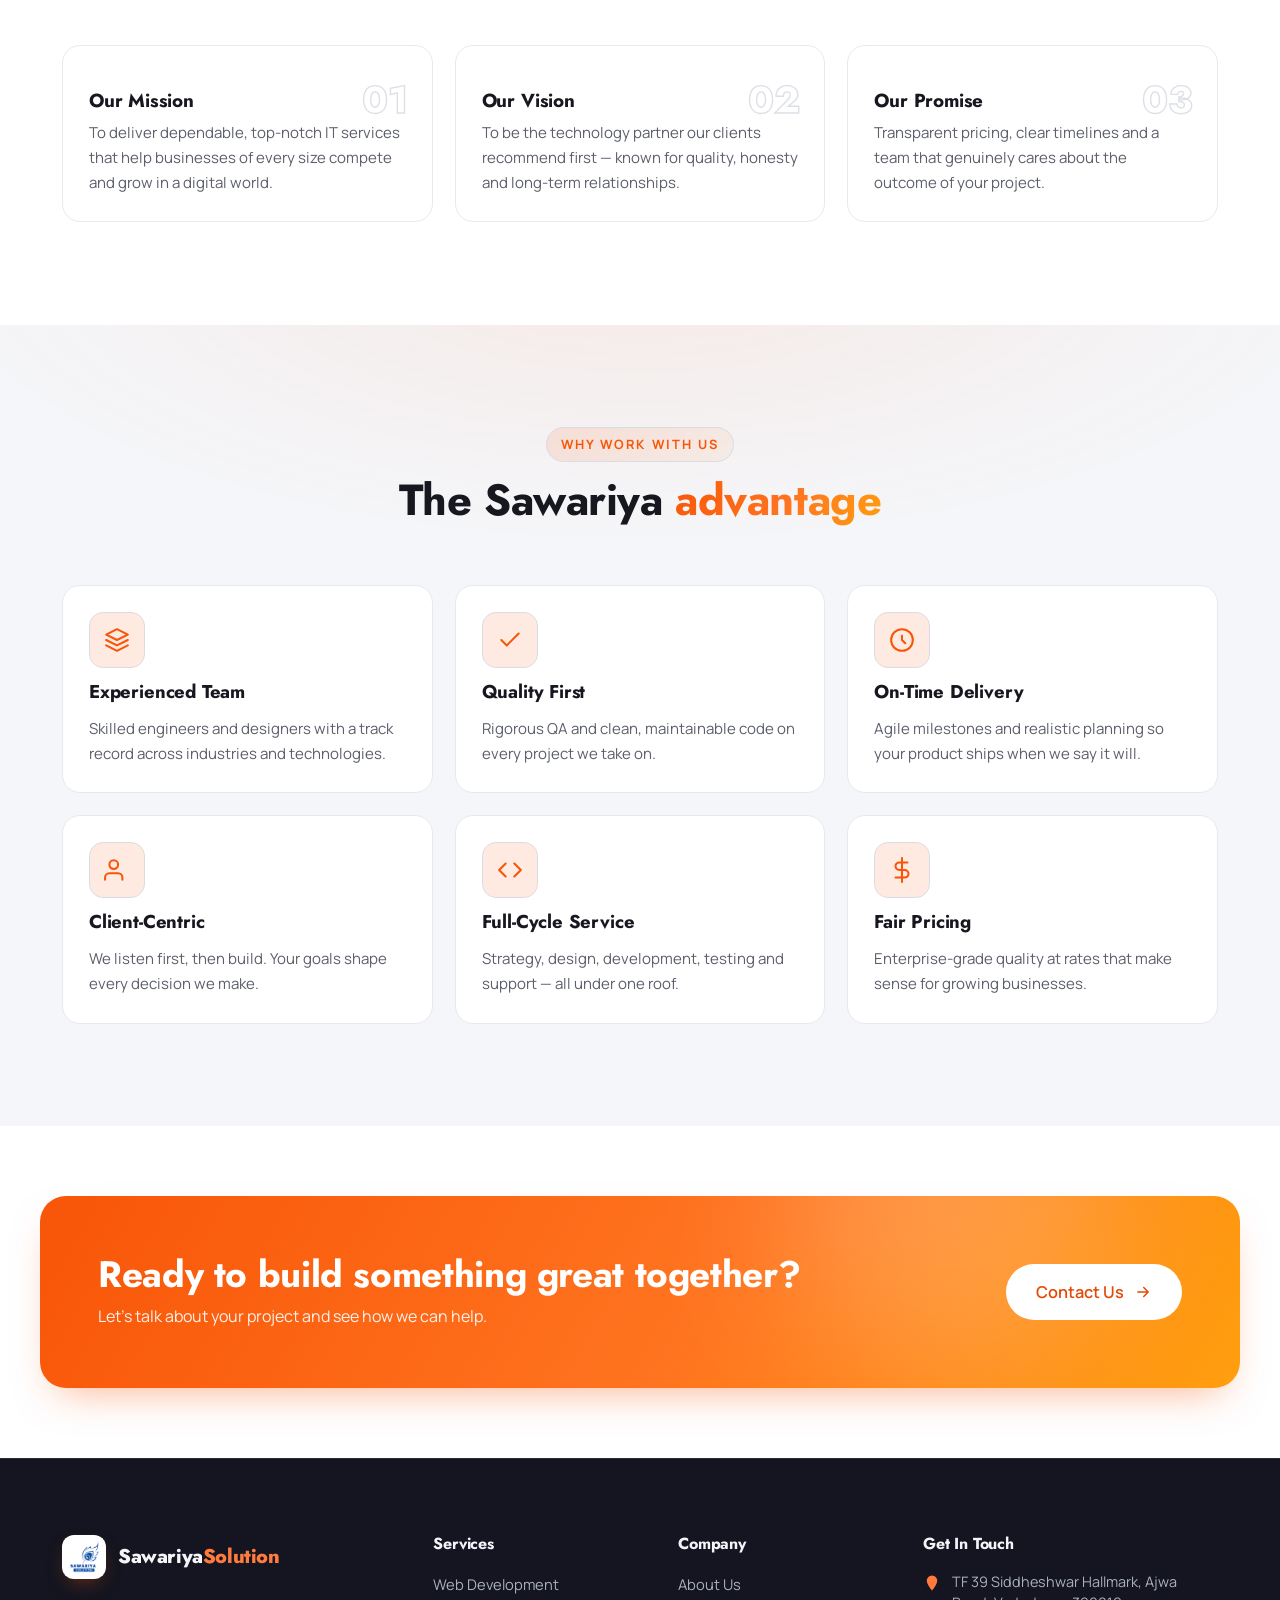
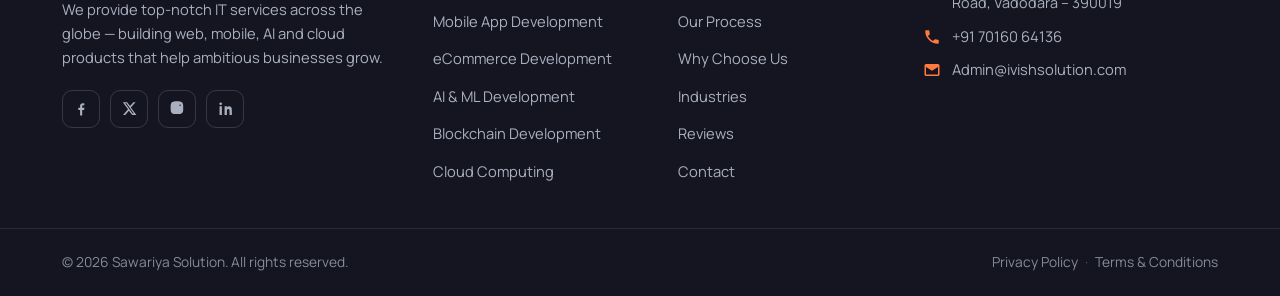
==== commit 12f1de0a: "Redesign to white theme with orange accent to match reference; add light/dark toggle and Jost/Manrop" ====
--- a/about.html
+++ b/about.html
@@ -6,12 +6,13 @@
   <title>About Us | Sawariya Solution</title>
   <meta name="description" content="Learn about Sawariya Solution — a global IT services company delivering web, mobile, AI and cloud solutions with a client-first, quality-driven approach." />
   <meta name="author" content="Sawariya Solution" />
-  <meta name="theme-color" content="#0a0e19" />
+  <meta name="theme-color" content="#ffffff" />
   <link rel="icon" type="image/jpeg" href="assets/sawariya-logo.jpg" />
-  <link rel="preload" href="assets/fonts/inter-400.woff2" as="font" type="font/woff2" crossorigin />
-  <link rel="preload" href="assets/fonts/sora-700.woff2" as="font" type="font/woff2" crossorigin />
+  <link rel="preload" href="assets/fonts/manrope-400.woff2" as="font" type="font/woff2" crossorigin />
+  <link rel="preload" href="assets/fonts/jost-700.woff2" as="font" type="font/woff2" crossorigin />
   <link rel="stylesheet" href="assets/fonts/fonts.css" />
   <link rel="stylesheet" href="css/style.css" />
+  <script>try{if(localStorage.getItem('theme')==='dark')document.documentElement.setAttribute('data-theme','dark');}catch(e){}</script>
 </head>
 <body>
 
@@ -79,6 +80,10 @@
       </ul>
     </nav>
     <div class="header__actions">
+      <button class="theme-toggle" id="themeToggle" aria-label="Toggle dark mode" title="Toggle theme">
+        <svg class="icon-moon" viewBox="0 0 24 24"><path d="M21 12.8A9 9 0 1 1 11.2 3a7 7 0 0 0 9.8 9.8z"/></svg>
+        <svg class="icon-sun" viewBox="0 0 24 24"><circle cx="12" cy="12" r="4"/><path d="M12 2v2M12 20v2M4 12H2M22 12h-2M5 5l1.4 1.4M17.6 17.6 19 19M19 5l-1.4 1.4M6.4 17.6 5 19"/></svg>
+      </button>
       <a href="contact.html" class="btn btn--primary btn--sm">Get a Quote</a>
       <button class="hamburger" id="hamburger" aria-label="Open menu" aria-expanded="false"><span></span><span></span><span></span></button>
     </div>
--- a/assets/fonts/fonts.css
+++ b/assets/fonts/fonts.css
@@ -0,0 +1,10 @@
+﻿@font-face{font-family:'Jost';font-style:normal;font-weight:400;font-display:swap;src:url('jost-400.woff2') format('woff2');}
+@font-face{font-family:'Jost';font-style:normal;font-weight:500;font-display:swap;src:url('jost-500.woff2') format('woff2');}
+@font-face{font-family:'Jost';font-style:normal;font-weight:600;font-display:swap;src:url('jost-600.woff2') format('woff2');}
+@font-face{font-family:'Jost';font-style:normal;font-weight:700;font-display:swap;src:url('jost-700.woff2') format('woff2');}
+@font-face{font-family:'Jost';font-style:normal;font-weight:800;font-display:swap;src:url('jost-800.woff2') format('woff2');}
+@font-face{font-family:'Manrope';font-style:normal;font-weight:400;font-display:swap;src:url('manrope-400.woff2') format('woff2');}
+@font-face{font-family:'Manrope';font-style:normal;font-weight:500;font-display:swap;src:url('manrope-500.woff2') format('woff2');}
+@font-face{font-family:'Manrope';font-style:normal;font-weight:600;font-display:swap;src:url('manrope-600.woff2') format('woff2');}
+@font-face{font-family:'Manrope';font-style:normal;font-weight:700;font-display:swap;src:url('manrope-700.woff2') format('woff2');}
+@font-face{font-family:'Manrope';font-style:normal;font-weight:800;font-display:swap;src:url('manrope-800.woff2') format('woff2');}
--- a/css/style.css
+++ b/css/style.css
@@ -0,0 +1,631 @@
+/* =========================================================
+   Sawariya Solution — Main Stylesheet
+   Dark, premium, fully responsive design system
+   ========================================================= */
+
+/* ---------- Design Tokens ---------- */
+:root{
+  /* ---- Light theme (default) ---- */
+  --bg:#ffffff;
+  --bg-2:#f5f6f9;
+  --bg-3:#141520;            /* footer & always-dark accents */
+  --surface:#ffffff;
+  --surface-2:#f2f3f7;
+  --border:#e7e9ef;
+  --border-2:#d9dce4;
+  --tint:rgba(20,21,32,.045);
+  --tint-2:rgba(20,21,32,.08);
+
+  --brand:#f85508;
+  --brand-2:#f85508;
+  --brand-3:#fb7413;
+  --brand-ink:#e34a06;
+
+  --text:#16171f;
+  --muted:#5c5f6b;
+  --muted-2:#8a8d99;
+  --white:#fff;
+  --gold:#f6a609;
+
+  --grad:linear-gradient(120deg,#f85508 0%,#ff7420 55%,#ff9f0e 100%);
+  --grad-soft:linear-gradient(135deg,rgba(248,85,8,.12),rgba(255,138,45,.07));
+
+  --header-bg:rgba(255,255,255,.82);
+  --header-bg-2:rgba(255,255,255,.95);
+  --header-border:#eaecf1;
+
+  --radius:18px;
+  --radius-sm:12px;
+  --radius-lg:26px;
+  --maxw:1200px;
+  --pad:22px;
+  --section-py:clamp(64px,8vw,118px);
+
+  --shadow:0 24px 60px -30px rgba(23,24,35,.30);
+  --shadow-brand:0 18px 42px -18px rgba(248,85,8,.5);
+  --ring:0 0 0 1px var(--border);
+  --t:.35s cubic-bezier(.4,.14,.2,1);
+}
+
+/* ---- Dark theme (via toggle) ---- */
+:root[data-theme="dark"]{
+  --bg:#0b0c15;
+  --bg-2:#141520;
+  --bg-3:#08090f;
+  --surface:#181923;
+  --surface-2:#20222e;
+  --border:rgba(255,255,255,.09);
+  --border-2:rgba(255,255,255,.16);
+  --tint:rgba(255,255,255,.05);
+  --tint-2:rgba(255,255,255,.09);
+
+  --brand:#f85508;
+  --brand-2:#ff7a3d;
+  --brand-3:#ff8a4d;
+  --brand-ink:#0a1230;
+
+  --text:#eceef5;
+  --muted:#a1a1a5;
+  --muted-2:#7d808b;
+
+  --header-bg:rgba(11,12,21,.72);
+  --header-bg-2:rgba(11,12,21,.93);
+  --header-border:rgba(255,255,255,.08);
+
+  --shadow:0 24px 60px -24px rgba(0,0,0,.7);
+  --shadow-brand:0 22px 50px -18px rgba(248,85,8,.5);
+}
+
+/* ---------- Reset / Base ---------- */
+*,*::before,*::after{box-sizing:border-box;margin:0;padding:0}
+html{scroll-behavior:smooth;-webkit-text-size-adjust:100%;overflow-x:clip}
+body{
+  font-family:'Manrope',system-ui,-apple-system,'Segoe UI',Roboto,sans-serif;
+  background:var(--bg);
+  color:var(--text);
+  line-height:1.65;
+  font-size:16px;
+  overflow-x:clip;
+  -webkit-font-smoothing:antialiased;
+}
+img{max-width:100%;display:block;height:auto}
+a{color:inherit;text-decoration:none}
+ul{list-style:none}
+button{font-family:inherit;cursor:pointer;border:none;background:none;color:inherit}
+input,textarea,select{font-family:inherit}
+h1,h2,h3,h4,h5{font-family:'Jost','Manrope',sans-serif;line-height:1.12;font-weight:700;letter-spacing:-.01em;overflow-wrap:break-word}
+p{overflow-wrap:break-word}
+
+/* default = line icons */
+svg{width:100%;height:100%;fill:none;stroke:currentColor;stroke-width:1.9;stroke-linecap:round;stroke-linejoin:round}
+/* filled icon contexts */
+.topbar svg,.topbar__social svg,.footer__social svg,.footer__contact svg,.contact__ic svg{fill:currentColor;stroke:none}
+
+/* ---------- Layout helpers ---------- */
+.container{width:100%;max-width:var(--maxw);margin-inline:auto;padding-inline:var(--pad)}
+.section{padding-block:var(--section-py);position:relative}
+.section.alt{background:
+  radial-gradient(1200px 500px at 50% -10%,rgba(248,85,8,.08),transparent 60%),
+  var(--bg-2)}
+.eyebrow{display:inline-block;font-size:.8rem;font-weight:700;letter-spacing:.16em;text-transform:uppercase;
+  color:var(--brand-2);margin-bottom:14px;
+  padding:6px 14px;border:1px solid var(--border-2);border-radius:100px;background:var(--grad-soft)}
+.section__title{font-size:clamp(1.7rem,3.4vw,2.9rem);margin-bottom:16px}
+.section__lead{color:var(--muted);font-size:clamp(1rem,1.3vw,1.12rem);max-width:60ch}
+.section__lead.center{margin-inline:auto}
+.section__head{text-align:center;max-width:780px;margin:0 auto clamp(40px,5vw,60px)}
+.grad{background:var(--grad);-webkit-background-clip:text;background-clip:text;color:transparent}
+
+.grid{display:grid;gap:22px}
+.grid--2{grid-template-columns:repeat(2,1fr)}
+.grid--3{grid-template-columns:repeat(3,1fr)}
+.grid--4{grid-template-columns:repeat(4,1fr)}
+
+/* ---------- Buttons ---------- */
+.btn{
+  --bh:48px;display:inline-flex;align-items:center;gap:10px;justify-content:center;
+  height:var(--bh);padding:0 24px;border-radius:100px;font-weight:600;font-size:.98rem;
+  transition:transform var(--t),box-shadow var(--t),background var(--t),color var(--t),border-color var(--t);
+  white-space:nowrap;line-height:1;position:relative
+}
+.btn .ic{width:18px;height:18px;flex:0 0 18px}
+.btn--sm{--bh:42px;padding:0 18px;font-size:.9rem}
+.btn--lg{--bh:56px;padding:0 30px;font-size:1.02rem}
+.btn--block{width:100%}
+.btn--primary{background:var(--grad);color:#fff;box-shadow:var(--shadow-brand)}
+.btn--primary:hover{transform:translateY(-3px);box-shadow:0 28px 60px -16px rgba(248,85,8,.7)}
+.btn--ghost{background:var(--tint);color:var(--text);border:1px solid var(--border-2)}
+.btn--ghost:hover{background:var(--tint-2);transform:translateY(-3px)}
+.btn--light{background:#fff;color:var(--brand-ink)}
+.btn--light:hover{transform:translateY(-3px);box-shadow:0 24px 50px -16px rgba(0,0,0,.5)}
+.btn:hover .ic{transform:translateX(3px);transition:transform var(--t)}
+
+.link-arrow{display:inline-flex;align-items:center;gap:8px;color:var(--brand-2);font-weight:600;font-size:.92rem}
+.link-arrow svg{width:16px;height:16px;transition:transform var(--t)}
+.link-arrow:hover svg{transform:translateX(4px)}
+
+.pill{display:inline-flex;align-items:center;gap:9px;font-size:.85rem;font-weight:500;color:var(--muted);
+  padding:8px 16px;border:1px solid var(--border-2);border-radius:100px;background:var(--tint);margin-bottom:22px}
+.pill__dot{width:8px;height:8px;border-radius:50%;background:#28d17c;box-shadow:0 0 0 4px rgba(40,209,124,.2);animation:pulse 2s infinite}
+@keyframes pulse{50%{box-shadow:0 0 0 7px rgba(40,209,124,0)}}
+
+/* ---------- Cards ---------- */
+.card{background:var(--surface);border:1px solid var(--border);border-radius:var(--radius);padding:26px;transition:transform var(--t),border-color var(--t),box-shadow var(--t),background var(--t)}
+.card:hover{transform:translateY(-6px);border-color:var(--border-2);box-shadow:var(--shadow)}
+
+/* =========================================================
+   TOP BAR
+   ========================================================= */
+.topbar{background:var(--bg);border-bottom:1px solid var(--border);font-size:.85rem;color:var(--muted)}
+.topbar__inner{display:flex;align-items:center;justify-content:space-between;min-height:44px;gap:16px;flex-wrap:wrap}
+.topbar__left,.topbar__right{display:flex;align-items:center;gap:22px}
+.topbar__item{display:inline-flex;align-items:center;gap:8px;transition:color var(--t)}
+.topbar__item:hover{color:var(--text)}
+.topbar .ic{width:15px;height:15px;color:var(--brand-2)}
+.topbar__social{display:flex;gap:8px}
+.topbar__social a{width:30px;height:30px;display:grid;place-items:center;border:1px solid var(--border);border-radius:8px;color:var(--muted);transition:all var(--t)}
+.topbar__social a svg{width:14px;height:14px}
+.topbar__social a:hover{background:var(--grad);color:#fff;border-color:transparent;transform:translateY(-2px)}
+
+/* =========================================================
+   HEADER / NAV
+   ========================================================= */
+.header{position:sticky;top:0;z-index:100;background:var(--header-bg);backdrop-filter:blur(16px);
+  border-bottom:1px solid var(--header-border);transition:box-shadow var(--t),background var(--t),border-color var(--t)}
+.header.scrolled{background:var(--header-bg-2);box-shadow:0 10px 40px -20px rgba(0,0,0,.28)}
+.header__inner{display:flex;align-items:center;justify-content:space-between;gap:20px;min-height:74px}
+
+.brand{display:inline-flex;align-items:center;gap:12px;font-family:'Jost';font-weight:800}
+.brand__chip{width:44px;height:44px;border-radius:12px;background:#fff;display:grid;place-items:center;overflow:hidden;box-shadow:0 8px 20px -8px rgba(248,85,8,.5);flex:0 0 44px}
+.brand__chip img{width:38px;height:38px;object-fit:contain}
+.brand__name{font-size:1.24rem;color:var(--text);letter-spacing:-.02em}
+.brand__name span{color:var(--brand-2)}
+
+.nav__list{display:flex;align-items:center;gap:4px}
+.nav__link{display:inline-flex;align-items:center;gap:5px;padding:10px 14px;border-radius:10px;font-weight:500;font-size:.96rem;color:var(--text);transition:color var(--t),background var(--t)}
+.nav__link:hover{color:var(--brand-2);background:var(--tint)}
+.nav__link--active{color:var(--brand-2);position:relative}
+.nav__link--active::after{content:"";position:absolute;left:14px;right:14px;bottom:2px;height:2px;border-radius:2px;background:var(--grad)}
+.caret{width:15px;height:15px;transition:transform var(--t)}
+.has-mega{position:relative}
+.has-mega:hover .caret{transform:rotate(180deg)}
+
+.mega{position:absolute;top:calc(100% + 14px);left:50%;transform:translateX(-50%) translateY(10px);
+  min-width:270px;background:var(--surface);border:1px solid var(--border-2);border-radius:16px;padding:12px;
+  display:grid;gap:4px;box-shadow:var(--shadow);opacity:0;visibility:hidden;transition:all var(--t);z-index:20}
+.mega--wide{grid-template-columns:1fr 1fr;min-width:440px}
+.has-mega:hover .mega,.has-mega:focus-within .mega{opacity:1;visibility:visible;transform:translateX(-50%) translateY(0)}
+.mega::before{content:"";position:absolute;bottom:100%;left:0;right:0;height:16px}
+.mega a{display:block;padding:11px 13px;border-radius:10px;transition:background var(--t)}
+.mega a:hover{background:rgba(248,85,8,.12)}
+.mega a strong{display:block;font-size:.94rem;font-weight:600;color:var(--text)}
+.mega a span{font-size:.8rem;color:var(--muted-2)}
+
+.header__actions{display:flex;align-items:center;gap:12px}
+.nav__cta-mobile{display:none}
+
+.hamburger{display:none;width:44px;height:44px;border:1px solid var(--border-2);border-radius:11px;flex-direction:column;justify-content:center;align-items:center;gap:5px}
+.hamburger span{width:20px;height:2px;background:var(--text);border-radius:2px;transition:transform var(--t),opacity var(--t)}
+.hamburger.active span:nth-child(1){transform:translateY(7px) rotate(45deg)}
+.hamburger.active span:nth-child(2){opacity:0}
+.hamburger.active span:nth-child(3){transform:translateY(-7px) rotate(-45deg)}
+
+.nav-overlay{position:fixed;inset:0;background:rgba(0,0,0,.55);backdrop-filter:blur(3px);opacity:0;visibility:hidden;transition:all var(--t);z-index:98}
+.nav-overlay.active{opacity:1;visibility:visible}
+
+/* =========================================================
+   HERO
+   ========================================================= */
+.hero{position:relative;padding-top:clamp(48px,7vw,88px);overflow:hidden;
+  background:radial-gradient(1000px 600px at 80% -10%,rgba(248,85,8,.14),transparent 55%),
+             radial-gradient(800px 500px at 0% 20%,rgba(255,138,45,.08),transparent 55%),var(--bg)}
+.hero__glow{position:absolute;border-radius:50%;filter:blur(90px);z-index:0;pointer-events:none}
+.hero__glow--1{width:420px;height:420px;background:rgba(248,85,8,.28);top:-120px;right:-60px}
+.hero__glow--2{width:360px;height:360px;background:rgba(255,138,45,.16);bottom:-120px;left:-80px}
+.hero__inner{position:relative;z-index:1;display:grid;grid-template-columns:1.05fr .95fr;gap:clamp(30px,5vw,64px);align-items:center;padding-bottom:clamp(40px,5vw,60px)}
+.hero__title{font-size:clamp(1.75rem,6.4vw,4rem);font-weight:800;letter-spacing:-.03em;margin-bottom:20px}
+.hero__lead{color:var(--muted);font-size:clamp(1.02rem,1.4vw,1.18rem);max-width:52ch;margin-bottom:32px}
+.hero__actions{display:flex;gap:14px;flex-wrap:wrap;margin-bottom:40px}
+.hero__stats{display:flex;gap:34px;flex-wrap:wrap}
+.hero__stats div{display:flex;flex-direction:column}
+.hero__stats b{font-family:'Jost';font-size:1.7rem;font-weight:800;color:var(--text)}
+.hero__stats span{font-size:.86rem;color:var(--muted-2)}
+
+.hero__visual{position:relative}
+.hero__card--main{border-radius:var(--radius-lg);overflow:hidden;border:1px solid var(--border-2);box-shadow:var(--shadow);background:var(--surface)}
+.hero__card--main img{width:100%;aspect-ratio:4/3.2;object-fit:cover}
+.floaty{--text:#eef0f6;--muted-2:#b4b9c6;position:absolute;display:flex;align-items:center;gap:12px;color:var(--text);background:rgba(18,26,44,.92);
+  backdrop-filter:blur(10px);border:1px solid rgba(255,255,255,.14);border-radius:14px;padding:12px 16px;box-shadow:var(--shadow);animation:float 5s ease-in-out infinite}
+.floaty svg{width:26px;height:26px;color:var(--brand-2);flex:0 0 26px}
+.floaty b{display:block;font-family:'Jost';font-size:1rem;font-weight:700}
+.floaty span{font-size:.76rem;color:var(--muted-2)}
+.floaty--1{top:22px;left:-26px;animation-delay:.4s}
+.floaty--2{bottom:26px;right:-22px}
+@keyframes float{50%{transform:translateY(-12px)}}
+
+/* logo strip / marquee */
+.logostrip{position:relative;z-index:1;border-top:1px solid var(--border);padding-block:26px 4px}
+.logostrip__label{text-align:center;color:var(--muted-2);font-size:.82rem;letter-spacing:.05em;margin-bottom:16px}
+.marquee{overflow:hidden;-webkit-mask-image:linear-gradient(90deg,transparent,#000 8%,#000 92%,transparent);mask-image:linear-gradient(90deg,transparent,#000 8%,#000 92%,transparent)}
+.marquee__track{display:flex;align-items:center;gap:52px;width:max-content;animation:scroll 32s linear infinite}
+.marquee--slow .marquee__track{animation-duration:38s}
+.marquee:hover .marquee__track{animation-play-state:paused}
+.tech{font-family:'Jost';font-weight:700;font-size:1.35rem;color:var(--muted-2);transition:color var(--t)}
+.tech:hover{color:var(--brand-2)}
+@keyframes scroll{to{transform:translateX(-50%)}}
+
+/* =========================================================
+   ABOUT
+   ========================================================= */
+.about__grid{display:grid;grid-template-columns:.92fr 1.08fr;gap:clamp(32px,5vw,66px);align-items:center}
+.about__media{position:relative}
+.about__media img{border-radius:var(--radius-lg);border:1px solid var(--border);width:100%;aspect-ratio:1/1;object-fit:cover;box-shadow:var(--shadow)}
+.about__badge{position:absolute;right:-16px;bottom:-16px;background:var(--grad);color:#fff;border-radius:18px;padding:18px 22px;display:flex;align-items:center;gap:12px;box-shadow:var(--shadow-brand)}
+.about__badge b{font-family:'Jost';font-size:2.1rem;font-weight:800;line-height:1}
+.about__badge span{font-size:.82rem;line-height:1.2;opacity:.95}
+.ticklist{display:grid;gap:12px;margin:24px 0 30px}
+.ticklist li{display:flex;align-items:flex-start;gap:12px;color:var(--muted)}
+.ticklist .ic{width:20px;height:20px;flex:0 0 20px;color:var(--brand-3);margin-top:3px;stroke-width:2.4}
+.counters{display:grid;grid-template-columns:repeat(4,1fr);gap:16px;margin-bottom:32px}
+.counter b{font-family:'Jost';font-size:clamp(1.7rem,3vw,2.3rem);font-weight:800;background:var(--grad);-webkit-background-clip:text;background-clip:text;color:transparent;display:block}
+.counter span{font-size:.82rem;color:var(--muted-2)}
+
+/* =========================================================
+   SERVICES
+   ========================================================= */
+.service{display:flex;flex-direction:column;align-items:flex-start;gap:14px;position:relative;overflow:hidden}
+.service::after{content:"";position:absolute;inset:0;background:var(--grad-soft);opacity:0;transition:opacity var(--t);z-index:0}
+.service:hover::after{opacity:1}
+.service>*{position:relative;z-index:1}
+.service__icon{width:56px;height:56px;border-radius:14px;display:grid;place-items:center;background:rgba(248,85,8,.12);border:1px solid var(--border-2);color:var(--brand-2);transition:all var(--t)}
+.service__icon svg{width:26px;height:26px}
+.service:hover .service__icon{background:var(--grad);color:#fff;transform:rotate(-6deg) scale(1.05)}
+.service h3{font-size:1.16rem}
+.service p{color:var(--muted);font-size:.94rem;flex:1}
+
+/* service marquee bar */
+.servicebar{background:var(--grad);padding-block:20px;overflow:hidden}
+.servicebar .marquee__track--big{gap:26px;animation-duration:24s}
+.servicebar span{font-family:'Jost';font-weight:800;font-size:clamp(1.1rem,2.4vw,1.7rem);color:#fff;text-transform:uppercase;letter-spacing:.01em}
+.servicebar .star{opacity:.6}
+
+/* =========================================================
+   WHY
+   ========================================================= */
+.why__grid{display:grid;grid-template-columns:1.05fr .95fr;gap:clamp(34px,5vw,70px);align-items:center}
+.why__features{display:grid;grid-template-columns:1fr 1fr;gap:20px;margin-top:30px}
+.feature{display:flex;gap:14px;align-items:flex-start}
+.feature__icon{width:46px;height:46px;flex:0 0 46px;border-radius:12px;display:grid;place-items:center;background:var(--surface-2);border:1px solid var(--border-2);color:var(--brand-3)}
+.feature__icon svg{width:22px;height:22px}
+.feature h4{font-size:1.02rem;margin-bottom:3px}
+.feature p{font-size:.86rem;color:var(--muted)}
+.why__media{position:relative;min-height:420px}
+.why__img{position:absolute;border-radius:var(--radius);border:1px solid var(--border-2);object-fit:cover;box-shadow:var(--shadow)}
+.why__img--a{width:66%;aspect-ratio:3/3.4;top:0;left:0;z-index:1}
+.why__img--b{width:54%;aspect-ratio:3/2.4;bottom:0;right:0;z-index:2}
+.why__pop{--text:#eef0f6;--muted:#c3c7d2;position:absolute;top:44%;right:6%;z-index:3;color:var(--text);background:rgba(18,26,44,.92);backdrop-filter:blur(10px);border:1px solid rgba(255,255,255,.14);border-radius:16px;padding:14px 16px;display:flex;align-items:center;gap:12px;box-shadow:var(--shadow)}
+.why__pop-ring{width:52px;height:52px;flex:0 0 52px;border-radius:50%;display:grid;place-items:center;background:conic-gradient(var(--brand) 0 88%,rgba(255,255,255,.18) 88% 100%);position:relative}
+.why__pop-ring::before{content:"";position:absolute;inset:5px;border-radius:50%;background:#171a28}
+.why__pop-ring b{position:relative;font-family:'Jost';font-size:.92rem;font-weight:800}
+.why__pop span{font-size:.8rem;color:var(--muted)}
+
+/* =========================================================
+   EMERGING TECH
+   ========================================================= */
+.emerging__grid{display:grid;grid-template-columns:.85fr 1.15fr;gap:24px;align-items:stretch}
+.emerging__feature{display:flex;flex-direction:column;justify-content:center;gap:16px;background:
+  linear-gradient(160deg,rgba(248,85,8,.16),rgba(255,138,45,.06)),var(--surface);border-color:var(--border-2)}
+.emerging__feature h3{font-size:clamp(1.3rem,2.4vw,1.8rem)}
+.emerging__feature p{color:var(--muted)}
+.emerging__feature .btn{align-self:flex-start;margin-top:6px}
+.mini{padding:20px}
+.mini__icon{width:44px;height:44px;border-radius:11px;display:grid;place-items:center;background:rgba(255,138,45,.1);border:1px solid var(--border-2);color:var(--brand-3);margin-bottom:12px}
+.mini__icon svg{width:22px;height:22px}
+.mini h4{font-size:1.02rem;margin-bottom:5px}
+.mini p{font-size:.85rem;color:var(--muted)}
+
+/* =========================================================
+   INDUSTRIES
+   ========================================================= */
+.industry{display:flex;flex-direction:column;align-items:center;text-align:center;gap:14px;padding:30px 18px}
+.industry__ic{width:62px;height:62px;border-radius:16px;display:grid;place-items:center;background:var(--surface-2);border:1px solid var(--border-2);color:var(--brand-2);transition:all var(--t)}
+.industry__ic svg{width:28px;height:28px}
+.industry:hover .industry__ic{background:var(--grad);color:#fff;transform:translateY(-4px)}
+.industry h4{font-size:1.04rem}
+
+/* =========================================================
+   TRUST
+   ========================================================= */
+.trust__grid{display:grid;grid-template-columns:repeat(6,1fr);gap:18px}
+.trust__item{display:flex;flex-direction:column;align-items:center;gap:12px;text-align:center;padding:24px 12px;border:1px solid var(--border);border-radius:var(--radius);background:var(--surface);transition:all var(--t)}
+.trust__item:hover{border-color:var(--border-2);transform:translateY(-4px)}
+.trust__item svg{width:36px;height:36px;color:var(--brand-2);stroke-width:1.6}
+.trust__item span{font-size:.84rem;color:var(--muted);font-weight:500}
+
+/* =========================================================
+   CTA BAND
+   ========================================================= */
+.ctaband{padding-block:clamp(40px,6vw,70px)}
+.ctaband__inner{position:relative;overflow:hidden;background:var(--grad);border-radius:var(--radius-lg);
+  padding:clamp(34px,5vw,58px);display:flex;align-items:center;justify-content:space-between;gap:30px;flex-wrap:wrap;box-shadow:var(--shadow-brand)}
+.ctaband__glow{position:absolute;width:340px;height:340px;border-radius:50%;background:rgba(255,255,255,.18);filter:blur(70px);top:-160px;right:10%}
+.ctaband h2{color:#fff;font-size:clamp(1.5rem,3vw,2.3rem);margin-bottom:8px;position:relative}
+.ctaband p{color:rgba(255,255,255,.9);position:relative;max-width:50ch}
+.ctaband .btn{position:relative}
+
+/* =========================================================
+   WHY CHOOSE US
+   ========================================================= */
+.choose__card{position:relative;padding-top:44px}
+.choose__num{position:absolute;top:22px;right:24px;font-family:'Jost';font-size:2.4rem;font-weight:800;color:transparent;-webkit-text-stroke:1.4px var(--border-2);opacity:.9}
+.choose__card:hover .choose__num{-webkit-text-stroke-color:var(--brand)}
+.choose__card h3{font-size:1.18rem;margin-bottom:10px}
+.choose__card p{color:var(--muted);font-size:.94rem}
+
+/* =========================================================
+   TESTIMONIALS SLIDER
+   ========================================================= */
+.slider{position:relative}
+.slider__viewport{overflow:hidden}
+.slider__track{display:flex;transition:transform .55s cubic-bezier(.4,.14,.2,1)}
+.slide{min-width:33.3333%;padding:12px}
+.testimonial{height:100%;display:flex;flex-direction:column;gap:16px}
+.stars{color:var(--gold);letter-spacing:3px;font-size:1.05rem}
+.testimonial__quote{color:var(--text);font-size:1rem;line-height:1.7;flex:1;opacity:.92}
+.testimonial__author{display:flex;align-items:center;gap:13px;border-top:1px solid var(--border);padding-top:16px}
+.testimonial__author img{width:50px;height:50px;border-radius:50%;object-fit:cover;border:2px solid var(--brand)}
+.testimonial__author b{display:block;font-size:.98rem}
+.testimonial__author span{font-size:.82rem;color:var(--muted-2)}
+.slider__controls{display:flex;align-items:center;justify-content:center;gap:18px;margin-top:30px}
+.slider__btn{width:48px;height:48px;border-radius:50%;border:1px solid var(--border-2);display:grid;place-items:center;color:var(--text);transition:all var(--t);background:var(--surface)}
+.slider__btn svg{width:20px;height:20px}
+.slider__btn:hover{background:var(--grad);border-color:transparent;color:#fff;transform:translateY(-2px)}
+.slider__dots{display:flex;gap:9px}
+.slider__dots button{width:9px;height:9px;border-radius:50%;background:var(--border-2);transition:all var(--t)}
+.slider__dots button.active{width:26px;border-radius:6px;background:var(--grad)}
+
+/* =========================================================
+   PROCESS
+   ========================================================= */
+.process__line{display:grid;grid-template-columns:repeat(6,1fr);gap:18px;position:relative}
+.process__line::before{content:"";position:absolute;top:38px;left:8%;right:8%;height:2px;background:linear-gradient(90deg,transparent,var(--border-2),transparent);z-index:0}
+.process__step{position:relative;text-align:center;background:var(--bg);padding-top:8px;z-index:1}
+.process__ic{width:74px;height:74px;margin:0 auto 16px;border-radius:20px;display:grid;place-items:center;background:var(--surface);border:1px solid var(--border-2);color:var(--brand-2);position:relative;transition:all var(--t)}
+.process__ic svg{width:32px;height:32px}
+.process__step:hover .process__ic{background:var(--grad);color:#fff;transform:translateY(-5px)}
+.process__num{position:absolute;top:0;left:50%;transform:translateX(26px);font-family:'Jost';font-size:.8rem;font-weight:800;color:var(--brand-2);background:var(--surface-2);border:1px solid var(--border-2);border-radius:100px;padding:3px 9px}
+.process__step h4{font-size:1rem;margin-bottom:7px}
+.process__step p{font-size:.84rem;color:var(--muted)}
+
+/* =========================================================
+   TECH STACK
+   ========================================================= */
+.stack__grid{display:grid;grid-template-columns:repeat(6,1fr);gap:14px}
+.stack__item{display:grid;place-items:center;padding:22px 10px;border:1px solid var(--border);border-radius:14px;background:var(--surface);font-family:'Jost';font-weight:600;font-size:.98rem;color:var(--muted);transition:all var(--t)}
+.stack__item:hover{color:var(--text);border-color:var(--brand);transform:translateY(-4px);background:var(--surface-2)}
+
+/* =========================================================
+   CONTACT
+   ========================================================= */
+.contact__grid{display:grid;grid-template-columns:1fr 1.1fr;gap:clamp(34px,5vw,60px);align-items:start}
+.contact__list{display:grid;gap:18px;margin-top:26px}
+.contact__list li,.contact__list li a{display:flex;gap:15px;align-items:flex-start}
+.contact__ic{width:48px;height:48px;flex:0 0 48px;border-radius:12px;display:grid;place-items:center;background:var(--surface-2);border:1px solid var(--border-2);color:var(--brand-2)}
+.contact__ic svg{width:22px;height:22px}
+.contact__list b{display:block;font-size:1rem;margin-bottom:3px}
+.contact__list span{color:var(--muted);font-size:.92rem}
+.contact__list a{transition:color var(--t)}
+.contact__list a:hover b,.contact__list a:hover span{color:var(--brand-2)}
+
+.contact__form{display:grid;gap:16px;background:var(--surface);padding:clamp(24px,3vw,34px)}
+.field{display:grid;gap:7px}
+.field-row{display:grid;grid-template-columns:1fr 1fr;gap:16px}
+.field label{font-size:.86rem;font-weight:600;color:var(--muted)}
+.field input,.field textarea,.field select{
+  width:100%;background:var(--bg-2);border:1px solid var(--border-2);border-radius:11px;padding:13px 15px;color:var(--text);font-size:.95rem;transition:border-color var(--t),box-shadow var(--t)}
+.field input::placeholder,.field textarea::placeholder{color:var(--muted-2)}
+.field input:focus,.field textarea:focus,.field select:focus{outline:none;border-color:var(--brand);box-shadow:0 0 0 3px rgba(248,85,8,.2)}
+.field textarea{resize:vertical;min-height:110px}
+.field select{appearance:none;background-image:url("data:image/svg+xml,%3Csvg xmlns='http://www.w3.org/2000/svg' viewBox='0 0 24 24' fill='none' stroke='%239aa7c2' stroke-width='2' stroke-linecap='round'%3E%3Cpath d='M6 9l6 6 6-6'/%3E%3C/svg%3E");background-repeat:no-repeat;background-position:right 14px center;background-size:18px;padding-right:42px}
+.field.invalid input,.field.invalid textarea{border-color:#ff5a6a;box-shadow:0 0 0 3px rgba(255,90,106,.16)}
+.form__note{font-size:.9rem;text-align:center;min-height:1.2em}
+.form__note.ok{color:#28d17c}
+.form__note.err{color:#ff5a6a}
+
+/* =========================================================
+   FOOTER
+   ========================================================= */
+.footer{
+  --text:#f4f5f8;--muted:#aab0c0;--muted-2:#868b9a;
+  --border:rgba(255,255,255,.09);--border-2:rgba(255,255,255,.15);--tint:rgba(255,255,255,.05);
+  --brand-2:#ff7a3d;
+  background:var(--bg-3);border-top:1px solid var(--border);padding-top:clamp(50px,6vw,76px);color:var(--text)}
+.footer__top{display:grid;grid-template-columns:1.6fr 1fr 1fr 1.4fr;gap:34px;padding-bottom:44px}
+.footer__brand .brand{margin-bottom:18px}
+.footer__brand p{color:var(--muted);font-size:.92rem;max-width:36ch;margin-bottom:20px}
+.footer__social{display:flex;gap:10px}
+.footer__social a{width:38px;height:38px;display:grid;place-items:center;border:1px solid var(--border-2);border-radius:10px;color:var(--muted);transition:all var(--t)}
+.footer__social a svg{width:17px;height:17px}
+.footer__social a:hover{background:var(--grad);color:#fff;border-color:transparent;transform:translateY(-3px)}
+.footer__col h5{font-size:1rem;margin-bottom:18px;color:var(--text)}
+.footer__col ul{display:grid;gap:11px}
+.footer__col a{color:var(--muted);font-size:.92rem;transition:color var(--t)}
+.footer__col a:hover{color:var(--brand-2)}
+.footer__contact li{display:flex;gap:11px;align-items:flex-start;color:var(--muted);font-size:.9rem;line-height:1.5}
+.footer__contact svg{width:18px;height:18px;flex:0 0 18px;color:var(--brand-2);margin-top:3px}
+.footer__contact a{color:var(--muted)}
+.footer__bottom{border-top:1px solid var(--border)}
+.footer__bottom-inner{display:flex;align-items:center;justify-content:space-between;gap:14px;flex-wrap:wrap;padding-block:22px;color:var(--muted-2);font-size:.86rem}
+.footer__links a{transition:color var(--t)}
+.footer__links a:hover{color:var(--brand-2)}
+.footer__links span{opacity:.5;margin:0 4px}
+
+/* =========================================================
+   BACK TO TOP
+   ========================================================= */
+.totop{position:fixed;right:22px;bottom:22px;width:48px;height:48px;border-radius:50%;background:var(--grad);color:#fff;display:grid;place-items:center;box-shadow:var(--shadow-brand);opacity:0;visibility:hidden;transform:translateY(16px);transition:all var(--t);z-index:90}
+.totop svg{width:22px;height:22px}
+.totop.show{opacity:1;visibility:visible;transform:translateY(0)}
+.totop:hover{transform:translateY(-3px)}
+
+/* =========================================================
+   REVEAL ANIMATIONS
+   ========================================================= */
+.reveal{opacity:0;transform:translateY(28px);transition:opacity .7s ease,transform .7s cubic-bezier(.2,.7,.2,1)}
+.reveal.in{opacity:1;transform:none}
+@media (prefers-reduced-motion:reduce){
+  .reveal{opacity:1;transform:none;transition:none}
+  .marquee__track,.floaty,.pill__dot{animation:none!important}
+  html{scroll-behavior:auto}
+}
+
+/* =========================================================
+   RESPONSIVE
+   ========================================================= */
+@media (max-width:1080px){
+  .trust__grid{grid-template-columns:repeat(3,1fr)}
+  .grid--4{grid-template-columns:repeat(3,1fr)}
+  .stack__grid{grid-template-columns:repeat(4,1fr)}
+  .process__line{grid-template-columns:repeat(3,1fr);gap:26px}
+  .process__line::before{display:none}
+  .process__num{transform:translateX(24px)}
+}
+
+@media (max-width:960px){
+  /* nav → drawer */
+  .nav{position:fixed;top:0;right:0;height:100dvh;width:min(340px,86vw);background:var(--bg-2);
+    border-left:1px solid var(--border-2);padding:90px 22px 30px;transform:translateX(100%);transition:transform var(--t);z-index:99;overflow-y:auto}
+  .nav.active{transform:translateX(0)}
+  .nav__list{flex-direction:column;align-items:stretch;gap:2px}
+  .nav__link{padding:14px 12px;font-size:1.04rem;justify-content:space-between;width:100%}
+  .has-mega{width:100%}
+  .mega{position:static;transform:none;opacity:1;visibility:visible;box-shadow:none;background:transparent;border:none;
+    min-width:0;padding:0 0 8px 12px;display:none;grid-template-columns:1fr}
+  .mega--wide{min-width:0;grid-template-columns:1fr}
+  .has-mega.open .mega{display:grid}
+  .has-mega.open .caret{transform:rotate(180deg)}
+  .mega a{padding:10px 12px}
+  .mega a span{display:none}
+  .nav__cta-mobile{display:block;margin-top:14px}
+  .nav__cta-mobile .btn{width:100%}
+  .header__actions .btn--sm{display:none}
+  .hamburger{display:flex}
+
+  .hero__inner{grid-template-columns:1fr;text-align:center}
+  .hero__content{order:1}
+  .hero__visual{order:2;max-width:520px;margin-inline:auto;width:100%}
+  .hero__actions,.hero__stats{justify-content:center}
+  .hero__lead{margin-inline:auto}
+  .pill{margin-inline:auto}
+  .floaty--1{left:0}
+  .floaty--2{right:0}
+
+  .about__grid,.why__grid,.contact__grid,.emerging__grid{grid-template-columns:1fr;gap:44px}
+  .about__media{max-width:460px}
+  .why__media{max-width:480px;min-height:380px}
+  .emerging__feature{text-align:center;align-items:center}
+  .emerging__feature .btn{align-self:center}
+}
+
+@media (max-width:760px){
+  :root{--pad:16px}
+  .topbar__item--hide{display:none}
+  .topbar__inner{justify-content:center}
+  .topbar__left{gap:14px}
+  .grid--4,.grid--3,.grid--2{grid-template-columns:1fr 1fr}
+  .counters{grid-template-columns:1fr 1fr;gap:20px}
+  .why__features{grid-template-columns:1fr}
+  .trust__grid{grid-template-columns:repeat(2,1fr)}
+  .stack__grid{grid-template-columns:repeat(3,1fr)}
+  .slide{min-width:50%}
+  .footer__top{grid-template-columns:1fr 1fr}
+  .footer__brand{grid-column:1/-1}
+  .ctaband__inner{flex-direction:column;text-align:center;align-items:center}
+}
+
+@media (max-width:520px){
+  :root{--section-py:56px}
+  .grid--4,.grid--3,.grid--2,.industries__grid{grid-template-columns:1fr}
+  .hero__stats{gap:22px}
+  .hero__stats b{font-size:1.4rem}
+  .about__badge{right:0;padding:14px 16px}
+  .about__badge b{font-size:1.7rem}
+  .process__line{grid-template-columns:1fr;gap:16px}
+  .slide{min-width:100%}
+  .trust__grid{grid-template-columns:1fr 1fr}
+  .stack__grid{grid-template-columns:repeat(2,1fr)}
+  .footer__top{grid-template-columns:1fr}
+  .field-row{grid-template-columns:1fr}
+  .btn--lg{--bh:52px}
+  .brand__name{font-size:1.08rem}
+  .why__pop{right:0}
+}
+
+@media (max-width:380px){
+  .hero__actions .btn{width:100%}
+  .hero__stats{flex-direction:column;gap:14px}
+}
+
+/* =========================================================
+   INNER PAGES
+   ========================================================= */
+.pagehero{position:relative;overflow:hidden;text-align:center;padding:clamp(66px,9vw,110px) 0 clamp(46px,6vw,66px);
+  background:radial-gradient(900px 460px at 50% -20%,rgba(248,85,8,.16),transparent 60%),var(--bg-2);border-bottom:1px solid var(--border)}
+.pagehero__glow{position:absolute;width:360px;height:360px;border-radius:50%;background:rgba(255,138,45,.12);filter:blur(90px);top:-160px;right:8%;pointer-events:none}
+.pagehero h1{font-size:clamp(2rem,5vw,3.4rem);font-weight:800;letter-spacing:-.02em;position:relative}
+.pagehero p{color:var(--muted);max-width:60ch;margin:16px auto 0;position:relative}
+.breadcrumb{display:inline-flex;align-items:center;gap:9px;margin-bottom:18px;font-size:.9rem;color:var(--muted);position:relative}
+.breadcrumb a{transition:color var(--t)}
+.breadcrumb a:hover{color:var(--brand-2)}
+.breadcrumb .sep{color:var(--muted-2)}
+.breadcrumb .cur{color:var(--brand-2)}
+
+/* alternating image + text rows */
+.split{display:grid;grid-template-columns:1fr 1fr;gap:clamp(32px,5vw,64px);align-items:center}
+.split+.split{margin-top:clamp(44px,6vw,72px)}
+.split__media img{width:100%;border-radius:var(--radius-lg);border:1px solid var(--border);box-shadow:var(--shadow);aspect-ratio:4/3;object-fit:cover}
+.split--rev .split__media{order:2}
+.split__body .eyebrow{margin-bottom:14px}
+.split__body h3{font-size:clamp(1.4rem,2.6vw,2rem);margin-bottom:14px}
+.split__body p{color:var(--muted);margin-bottom:16px}
+
+/* map */
+.map{border-radius:var(--radius-lg);overflow:hidden;border:1px solid var(--border-2);box-shadow:var(--shadow);line-height:0}
+.map iframe{width:100%;height:100%;min-height:360px;border:0;filter:grayscale(.2) contrast(1.05)}
+
+/* FAQ accordion */
+.faq{max-width:840px;margin-inline:auto;display:grid;gap:14px}
+.faq details{background:var(--surface);border:1px solid var(--border);border-radius:14px;transition:border-color var(--t)}
+.faq details[open]{border-color:var(--border-2)}
+.faq summary{cursor:pointer;list-style:none;display:flex;align-items:center;justify-content:space-between;gap:16px;padding:18px 22px;font-weight:600;font-size:1.02rem}
+.faq summary::-webkit-details-marker{display:none}
+.faq summary::after{content:"+";font-size:1.5rem;color:var(--brand-2);transition:transform var(--t);line-height:1}
+.faq details[open] summary::after{transform:rotate(45deg)}
+.faq p{padding:0 22px 20px;color:var(--muted);font-size:.95rem}
+
+/* highlight strip (stats on inner pages) */
+.statbar{display:grid;grid-template-columns:repeat(4,1fr);gap:22px;text-align:center}
+.statbar .counter b{font-size:clamp(1.9rem,3.4vw,2.6rem)}
+
+@media (max-width:900px){
+  .split{grid-template-columns:1fr;gap:34px}
+  .split--rev .split__media{order:0}
+}
+@media (max-width:760px){
+  .statbar{grid-template-columns:1fr 1fr;gap:26px}
+}
+@media (max-width:520px){
+  .statbar{grid-template-columns:1fr 1fr}
+}
+
+/* =========================================================
+   THEME TOGGLE
+   ========================================================= */
+.theme-toggle{width:42px;height:42px;flex:0 0 42px;border-radius:50%;border:1px solid var(--border-2);
+  display:grid;place-items:center;color:var(--text);background:var(--tint);
+  transition:color var(--t),border-color var(--t),background var(--t),transform var(--t)}
+.theme-toggle:hover{color:var(--brand);border-color:var(--brand);transform:translateY(-2px)}
+.theme-toggle svg{width:20px;height:20px}
+.theme-toggle .icon-sun{display:none}
+:root[data-theme="dark"] .theme-toggle .icon-sun{display:block}
+:root[data-theme="dark"] .theme-toggle .icon-moon{display:none}
